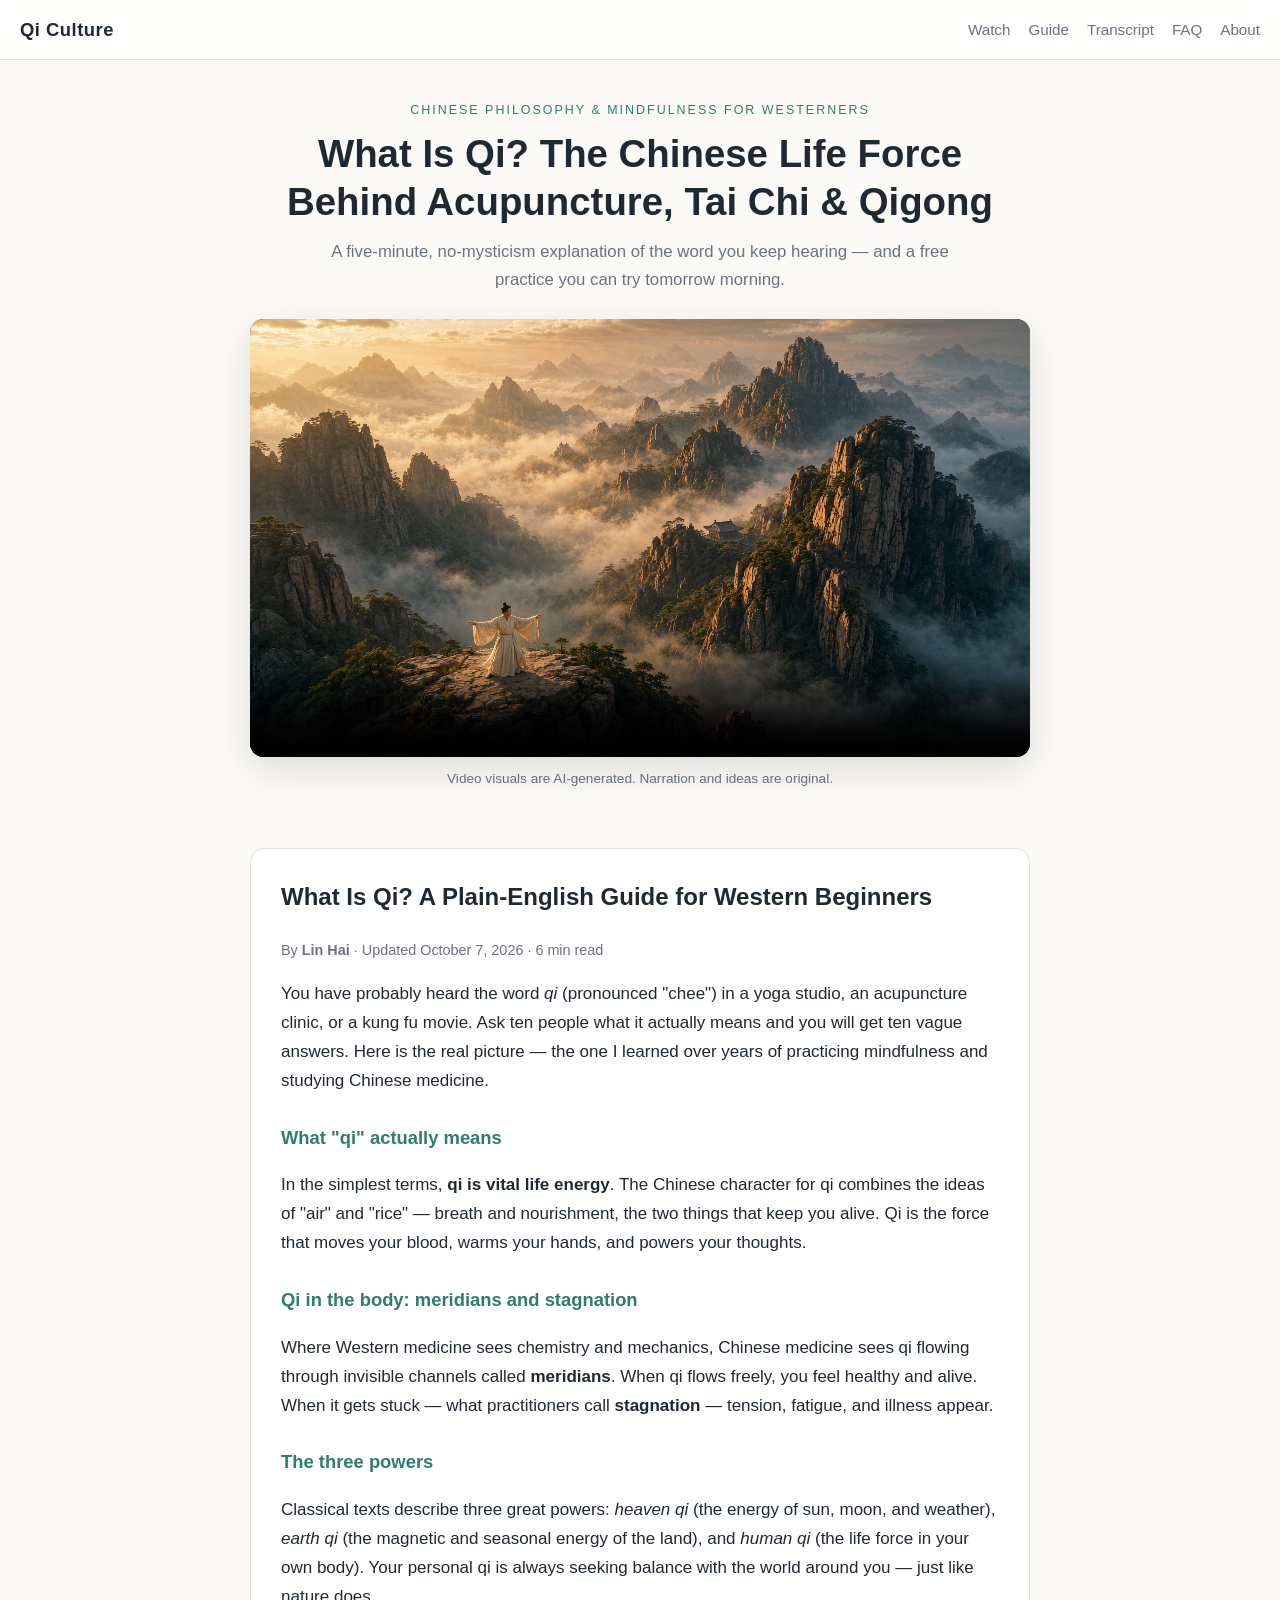
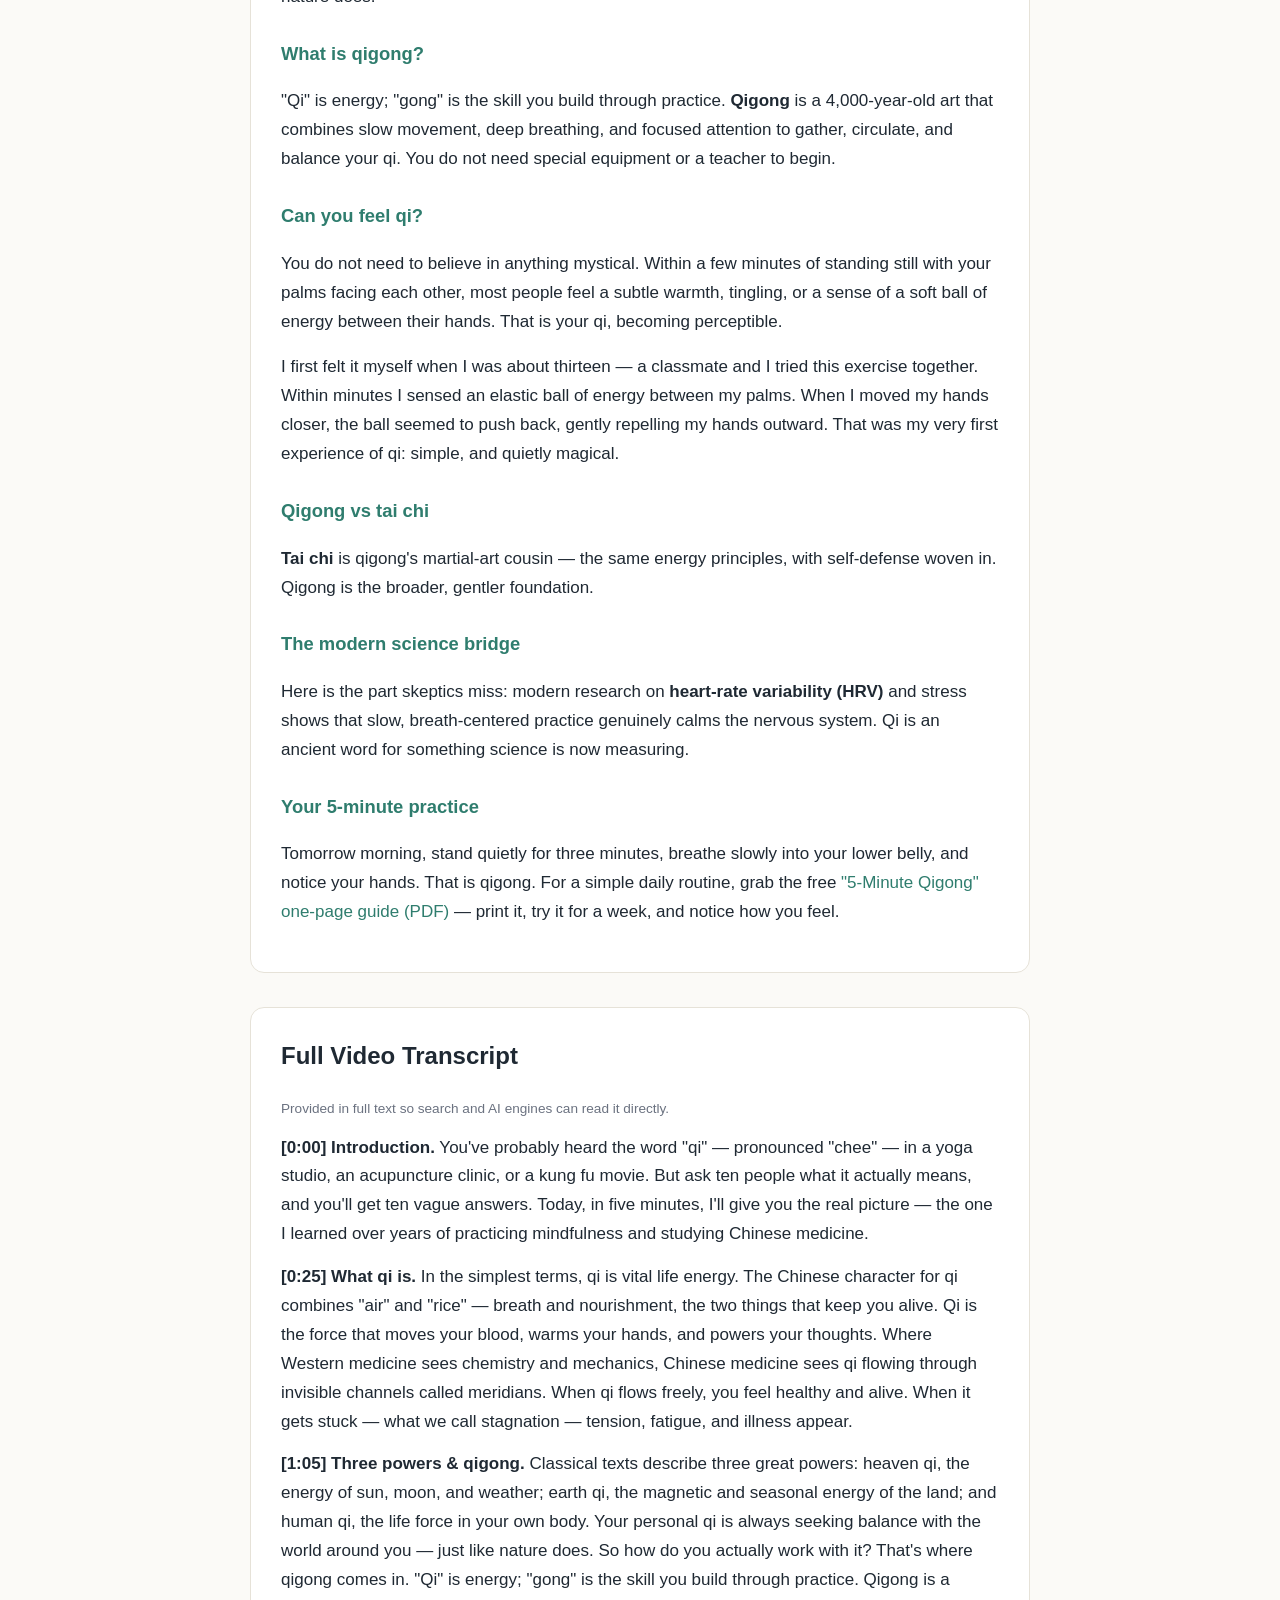
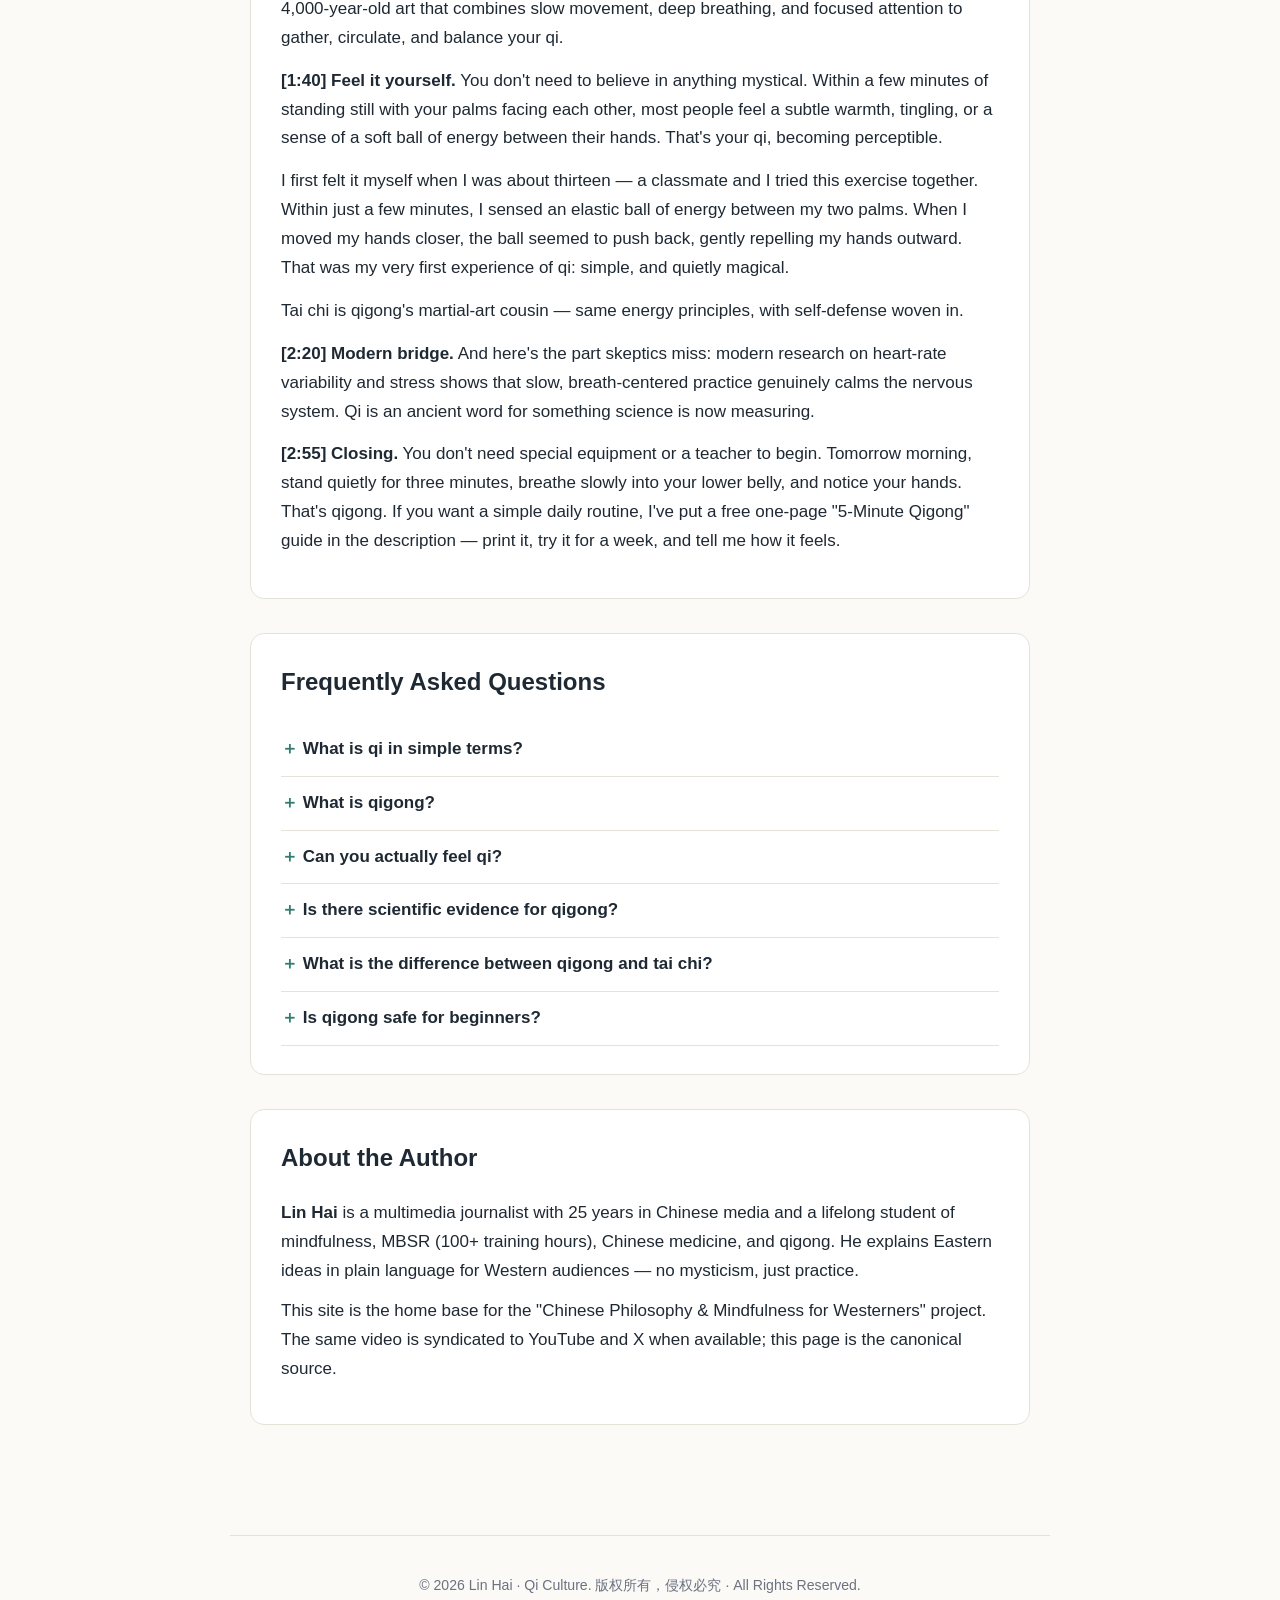
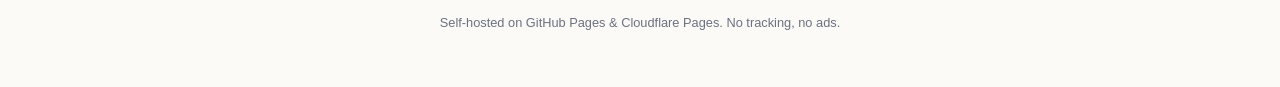
==== index.html @ cd632c9a "Qi Culture static site: video + article + transcript + FAQ + schema (SEO/GEO)" ====
<!DOCTYPE html>
<html lang="en">
<head>
  <meta charset="UTF-8" />
  <meta name="viewport" content="width=device-width, initial-scale=1.0" />

  <!-- ============ SEO CORE ============ -->
  <!-- 把下面 canonical 改成你的主域名。默认用 GitHub Pages；若以 Cloudflare 自定义域为首选，改为该域即可。 -->
  <link rel="canonical" href="https://linhai1973.github.io/qi-culture/" />
  <title>What Is Qi? A Plain-English Guide for Western Beginners | Qi Culture</title>
  <meta name="description" content="Qi (chee) is the Chinese word for vital life energy. This plain-English guide explains what qi is, what qigong means, whether you can feel qi, how qigong differs from tai chi, and the modern science behind it — with a free 5-minute practice." />
  <meta name="keywords" content="what is qi, qi meaning, qigong, chi energy, tai chi vs qigong, Chinese medicine, meridians, life force, mindfulness, what is chi" />
  <meta name="author" content="Lin Hai" />
  <meta name="robots" content="index, follow, max-image-preview:large" />
  <link rel="alternate" hreflang="en" href="https://linhai1973.github.io/qi-culture/" />

  <!-- ============ OPEN GRAPH / SOCIAL ============ -->
  <meta property="og:type" content="website" />
  <meta property="og:title" content="What Is Qi? A Plain-English Guide for Western Beginners" />
  <meta property="og:description" content="Qi, qigong, and tai chi explained without mysticism — plus a free 5-minute practice you can try today." />
  <meta property="og:url" content="https://linhai1973.github.io/qi-culture/" />
  <meta property="og:image" content="https://linhai1973.github.io/qi-culture/assets/poster.png" />
  <meta property="og:locale" content="en_US" />
  <meta name="twitter:card" content="summary_large_image" />
  <meta name="twitter:title" content="What Is Qi? A Plain-English Guide for Western Beginners" />
  <meta name="twitter:description" content="Qi, qigong, and tai chi explained without mysticism — plus a free 5-minute practice." />
  <meta name="twitter:image" content="https://linhai1973.github.io/qi-culture/assets/poster.png" />

  <link rel="stylesheet" href="assets/style.css" />
  <link rel="icon" href="assets/poster.png" type="image/png" />

  <!-- ============ STRUCTURED DATA (JSON-LD) — powers GEO & rich results ============ -->
  <script type="application/ld+json">
  {
    "@context": "https://schema.org",
    "@type": "VideoObject",
    "name": "What Is Qi? The Chinese Life Force Behind Acupuncture, Tai Chi & Qigong",
    "description": "A five-minute plain-English explanation of qi (vital life energy), qigong, and how to feel qi yourself — from a lifelong mindfulness and Chinese-medicine practitioner.",
    "thumbnailUrl": ["https://linhai1973.github.io/qi-culture/assets/poster.png"],
    "uploadDate": "2026-10-07",
    "duration": "PT2M58S",
    "contentUrl": "https://linhai1973.github.io/qi-culture/assets/WhatIsQi_MVP_v2.mp4",
    "embedUrl": "https://linhai1973.github.io/qi-culture/",
    "inLanguage": "en",
    "transcript": "You've probably heard the word qi, pronounced chee, in a yoga studio, an acupuncture clinic, or a kung fu movie. But ask ten people what it actually means, and you'll get ten vague answers. Today, in five minutes, I'll give you the real picture, the one I learned over years of practicing mindfulness and studying Chinese medicine. In the simplest terms, qi is vital life energy. The Chinese character for qi combines air and rice, breath and nourishment, the two things that keep you alive. Qi is the force that moves your blood, warms your hands, and powers your thoughts. Where Western medicine sees chemistry and mechanics, Chinese medicine sees qi flowing through invisible channels called meridians. When qi flows freely, you feel healthy and alive. When it gets stuck, what we call stagnation, tension, fatigue, and illness appear. Classical texts describe three great powers: heaven qi, the energy of sun, moon, and weather; earth qi, the magnetic and seasonal energy of the land; and human qi, the life force in your own body. Your personal qi is always seeking balance with the world around you, just like nature does. So how do you actually work with it? That's where qigong comes in. Qi is energy; gong is the skill you build through practice. Qigong is a 4,000-year-old art that combines slow movement, deep breathing, and focused attention to gather, circulate, and balance your qi. You don't need to believe in anything mystical. Within a few minutes of standing still with your palms facing each other, most people feel a subtle warmth, tingling, or a sense of a soft ball of energy between their hands. That's your qi, becoming perceptible. I first felt it myself when I was about thirteen, a classmate and I tried this exercise together. Within just a few minutes, I sensed an elastic ball of energy between my two palms. When I moved my hands closer, the ball seemed to push back, gently repelling my hands outward. That was my very first experience of qi: simple, and quietly magical. Tai chi is qigong's martial-art cousin, same energy principles, with self-defense woven in. And here's the part skeptics miss: modern research on heart-rate variability and stress shows that slow, breath-centered practice genuinely calms the nervous system. Qi is an ancient word for something science is now measuring. You don't need special equipment or a teacher to begin. Tomorrow morning, stand quietly for three minutes, breathe slowly into your lower belly, and notice your hands. That's qigong. If you want a simple daily routine, I've put a free one-page 5-Minute Qigong guide in the description, print it, try it for a week, and tell me how it feels.",
    "author": { "@type": "Person", "name": "Lin Hai", "url": "https://linhai1973.github.io/qi-culture/" },
    "publisher": { "@type": "Organization", "name": "Qi Culture" }
  }
  </script>

  <script type="application/ld+json">
  {
    "@context": "https://schema.org",
    "@type": "Article",
    "headline": "What Is Qi? A Plain-English Guide for Western Beginners",
    "description": "Qi, qigong, and tai chi explained without mysticism, with the modern science behind breath-centered practice and a free 5-minute routine.",
    "datePublished": "2026-10-07",
    "dateModified": "2026-10-07",
    "inLanguage": "en",
    "author": {
      "@type": "Person",
      "name": "Lin Hai",
      "jobTitle": "Multimedia journalist & mindfulness practitioner",
      "description": "25-year Chinese media professional, trained in mindfulness and MBSR (100+ hours), student of Chinese medicine and qigong.",
      "url": "https://linhai1973.github.io/qi-culture/"
    },
    "publisher": { "@type": "Organization", "name": "Qi Culture" },
    "mainEntityOfPage": { "@type": "WebPage", "@id": "https://linhai1973.github.io/qi-culture/" },
    "articleBody": "Qi (pronounced chee) is the Chinese word for vital life energy. The character combines the ideas of air and rice, breath and nourishment, the two things that keep you alive. In Chinese medicine, qi flows through invisible channels called meridians; when it flows freely you feel healthy, and when it stagnates, tension and fatigue appear. Qigong, literally energy skill, is a 4,000-year-old practice that combines slow movement, deep breathing, and focused attention to gather and balance your qi. Most people can feel a subtle warmth or a sense of a soft ball of energy between their palms within minutes of a simple standing exercise. Modern research on heart-rate variability shows that slow, breath-centered practice genuinely calms the nervous system. A 5-minute daily routine is enough to begin."
  }
  </script>

  <script type="application/ld+json">
  {
    "@context": "https://schema.org",
    "@type": "FAQPage",
    "mainEntity": [
      {
        "@type": "Question",
        "name": "What is qi in simple terms?",
        "acceptedAnswer": {
          "@type": "Answer",
          "text": "Qi (pronounced chee) is the Chinese word for vital life energy. The character combines the ideas of air and rice, breath and nourishment, the two things that keep you alive. It is the force that moves your blood, warms your hands, and powers your thoughts."
        }
      },
      {
        "@type": "Question",
        "name": "What is qigong?",
        "acceptedAnswer": {
          "@type": "Answer",
          "text": "Qigong means energy skill. It is a 4,000-year-old Chinese practice that combines slow movement, deep breathing, and focused attention to gather, circulate, and balance your qi. You do not need special equipment or a teacher to begin."
        }
      },
      {
        "@type": "Question",
        "name": "Can you actually feel qi?",
        "acceptedAnswer": {
          "@type": "Answer",
          "text": "Most people can. Within a few minutes of standing still with your palms facing each other, you may feel a subtle warmth, tingling, or a sense of a soft ball of energy between your hands. That is your qi becoming perceptible. It is a felt experience, not a matter of belief."
        }
      },
      {
        "@type": "Question",
        "name": "Is there scientific evidence for qigong?",
        "acceptedAnswer": {
          "@type": "Answer",
          "text": "Modern research on heart-rate variability and stress shows that slow, breath-centered practice genuinely calms the nervous system. Qi is an ancient word for something science is now able to measure."
        }
      },
      {
        "@type": "Question",
        "name": "What is the difference between qigong and tai chi?",
        "acceptedAnswer": {
          "@type": "Answer",
          "text": "Tai chi is qigong's martial-art cousin. Both use the same energy principles of slow movement and breath, but tai chi weaves in self-defense forms. Qigong is the broader, gentler foundation."
        }
      },
      {
        "@type": "Question",
        "name": "Is qigong safe for beginners?",
        "acceptedAnswer": {
          "@type": "Answer",
          "text": "Yes. Qigong is low-impact and gentle. If you have a medical condition or are pregnant, check with your doctor first, and keep movements within a comfortable range."
        }
      }
    ]
  }
  </script>

  <script type="application/ld+json">
  {
    "@context": "https://schema.org",
    "@type": "Person",
    "name": "Lin Hai",
    "jobTitle": "Multimedia journalist & mindfulness practitioner",
    "description": "25-year Chinese media professional; trained in mindfulness and MBSR (100+ hours); student of Chinese medicine, qigong, and cross-cultural philosophy.",
    "url": "https://linhai1973.github.io/qi-culture/",
    "sameAs": ["https://www.youtube.com/@QiCulture", "https://x.com/QiCulture"]
  }
  </script>
</head>

<body>
  <header class="site-header">
    <a class="brand" href="/">Qi Culture</a>
    <nav>
      <a href="#watch">Watch</a>
      <a href="#guide">Guide</a>
      <a href="#transcript">Transcript</a>
      <a href="#faq">FAQ</a>
      <a href="#about">About</a>
    </nav>
  </header>

  <main>
    <!-- ============ HERO + VIDEO ============ -->
    <section class="hero" id="watch">
      <p class="eyebrow">Chinese Philosophy &amp; Mindfulness for Westerners</p>
      <h1>What Is Qi? The Chinese Life Force Behind Acupuncture, Tai Chi &amp; Qigong</h1>
      <p class="lede">A five-minute, no-mysticism explanation of the word you keep hearing — and a free practice you can try tomorrow morning.</p>

      <!-- VIDEO EMBED. Self-hosted mp4 works on GitHub Pages & Cloudflare out of the box.
           To swap to a platform later, replace the <video> block with one of these iframes:
           YouTube : <iframe src="https://www.youtube.com/embed/VIDEO_ID" title="What Is Qi" allowfullscreen></iframe>
           Vimeo   : <iframe src="https://player.vimeo.com/video/VIDEO_ID" title="What Is Qi" allowfullscreen></iframe>
           Bilibili: <iframe src="https://player.bilibili.com/player.html?bvid=BVID" allowfullscreen></iframe>
      -->
      <div class="video-wrap">
        <video controls preload="metadata" poster="assets/poster.png" width="1280" height="720" aria-label="What Is Qi video">
          <source src="assets/WhatIsQi_MVP_v2.mp4" type="video/mp4" />
          Your browser does not support the video tag.
        </video>
      </div>
      <p class="note">Video visuals are AI-generated. Narration and ideas are original.</p>
    </section>

    <!-- ============ COMPANION ARTICLE (SEO + GEO body) ============ -->
    <article class="guide" id="guide">
      <h2>What Is Qi? A Plain-English Guide for Western Beginners</h2>
      <p class="byline">By <strong>Lin Hai</strong> · Updated October 7, 2026 · 6 min read</p>

      <p>You have probably heard the word <em>qi</em> (pronounced "chee") in a yoga studio, an acupuncture clinic, or a kung fu movie. Ask ten people what it actually means and you will get ten vague answers. Here is the real picture — the one I learned over years of practicing mindfulness and studying Chinese medicine.</p>

      <h3>What "qi" actually means</h3>
      <p>In the simplest terms, <strong>qi is vital life energy</strong>. The Chinese character for qi combines the ideas of "air" and "rice" — breath and nourishment, the two things that keep you alive. Qi is the force that moves your blood, warms your hands, and powers your thoughts.</p>

      <h3>Qi in the body: meridians and stagnation</h3>
      <p>Where Western medicine sees chemistry and mechanics, Chinese medicine sees qi flowing through invisible channels called <strong>meridians</strong>. When qi flows freely, you feel healthy and alive. When it gets stuck — what practitioners call <strong>stagnation</strong> — tension, fatigue, and illness appear.</p>

      <h3>The three powers</h3>
      <p>Classical texts describe three great powers: <em>heaven qi</em> (the energy of sun, moon, and weather), <em>earth qi</em> (the magnetic and seasonal energy of the land), and <em>human qi</em> (the life force in your own body). Your personal qi is always seeking balance with the world around you — just like nature does.</p>

      <h3>What is qigong?</h3>
      <p>"Qi" is energy; "gong" is the skill you build through practice. <strong>Qigong</strong> is a 4,000-year-old art that combines slow movement, deep breathing, and focused attention to gather, circulate, and balance your qi. You do not need special equipment or a teacher to begin.</p>

      <h3>Can you feel qi?</h3>
      <p>You do not need to believe in anything mystical. Within a few minutes of standing still with your palms facing each other, most people feel a subtle warmth, tingling, or a sense of a soft ball of energy between their hands. That is your qi, becoming perceptible.</p>
      <p>I first felt it myself when I was about thirteen — a classmate and I tried this exercise together. Within minutes I sensed an elastic ball of energy between my palms. When I moved my hands closer, the ball seemed to push back, gently repelling my hands outward. That was my very first experience of qi: simple, and quietly magical.</p>

      <h3>Qigong vs tai chi</h3>
      <p><strong>Tai chi</strong> is qigong's martial-art cousin — the same energy principles, with self-defense woven in. Qigong is the broader, gentler foundation.</p>

      <h3>The modern science bridge</h3>
      <p>Here is the part skeptics miss: modern research on <strong>heart-rate variability (HRV)</strong> and stress shows that slow, breath-centered practice genuinely calms the nervous system. Qi is an ancient word for something science is now measuring.</p>

      <h3>Your 5-minute practice</h3>
      <p>Tomorrow morning, stand quietly for three minutes, breathe slowly into your lower belly, and notice your hands. That is qigong. For a simple daily routine, grab the free <a href="assets/5MinuteQigong.pdf">"5-Minute Qigong" one-page guide (PDF)</a> — print it, try it for a week, and notice how you feel.</p>
    </article>

    <!-- ============ FULL TRANSCRIPT (machine-readable for GEO) ============ -->
    <section class="transcript" id="transcript">
      <h2>Full Video Transcript</h2>
      <p class="note">Provided in full text so search and AI engines can read it directly.</p>
      <div class="transcript-body">
        <p><strong>[0:00] Introduction.</strong> You've probably heard the word "qi" — pronounced "chee" — in a yoga studio, an acupuncture clinic, or a kung fu movie. But ask ten people what it actually means, and you'll get ten vague answers. Today, in five minutes, I'll give you the real picture — the one I learned over years of practicing mindfulness and studying Chinese medicine.</p>
        <p><strong>[0:25] What qi is.</strong> In the simplest terms, qi is vital life energy. The Chinese character for qi combines "air" and "rice" — breath and nourishment, the two things that keep you alive. Qi is the force that moves your blood, warms your hands, and powers your thoughts. Where Western medicine sees chemistry and mechanics, Chinese medicine sees qi flowing through invisible channels called meridians. When qi flows freely, you feel healthy and alive. When it gets stuck — what we call stagnation — tension, fatigue, and illness appear.</p>
        <p><strong>[1:05] Three powers &amp; qigong.</strong> Classical texts describe three great powers: heaven qi, the energy of sun, moon, and weather; earth qi, the magnetic and seasonal energy of the land; and human qi, the life force in your own body. Your personal qi is always seeking balance with the world around you — just like nature does. So how do you actually work with it? That's where qigong comes in. "Qi" is energy; "gong" is the skill you build through practice. Qigong is a 4,000-year-old art that combines slow movement, deep breathing, and focused attention to gather, circulate, and balance your qi.</p>
        <p><strong>[1:40] Feel it yourself.</strong> You don't need to believe in anything mystical. Within a few minutes of standing still with your palms facing each other, most people feel a subtle warmth, tingling, or a sense of a soft ball of energy between their hands. That's your qi, becoming perceptible.</p>
        <p>I first felt it myself when I was about thirteen — a classmate and I tried this exercise together. Within just a few minutes, I sensed an elastic ball of energy between my two palms. When I moved my hands closer, the ball seemed to push back, gently repelling my hands outward. That was my very first experience of qi: simple, and quietly magical.</p>
        <p>Tai chi is qigong's martial-art cousin — same energy principles, with self-defense woven in.</p>
        <p><strong>[2:20] Modern bridge.</strong> And here's the part skeptics miss: modern research on heart-rate variability and stress shows that slow, breath-centered practice genuinely calms the nervous system. Qi is an ancient word for something science is now measuring.</p>
        <p><strong>[2:55] Closing.</strong> You don't need special equipment or a teacher to begin. Tomorrow morning, stand quietly for three minutes, breathe slowly into your lower belly, and notice your hands. That's qigong. If you want a simple daily routine, I've put a free one-page "5-Minute Qigong" guide in the description — print it, try it for a week, and tell me how it feels.</p>
      </div>
    </section>

    <!-- ============ FAQ (matches FAQPage schema) ============ -->
    <section class="faq" id="faq">
      <h2>Frequently Asked Questions</h2>
      <div class="faq-list">
        <details>
          <summary>What is qi in simple terms?</summary>
          <p>Qi (pronounced chee) is the Chinese word for vital life energy. The character combines the ideas of air and rice, breath and nourishment, the two things that keep you alive. It is the force that moves your blood, warms your hands, and powers your thoughts.</p>
        </details>
        <details>
          <summary>What is qigong?</summary>
          <p>Qigong means energy skill. It is a 4,000-year-old Chinese practice that combines slow movement, deep breathing, and focused attention to gather, circulate, and balance your qi. You do not need special equipment or a teacher to begin.</p>
        </details>
        <details>
          <summary>Can you actually feel qi?</summary>
          <p>Most people can. Within a few minutes of standing still with your palms facing each other, you may feel a subtle warmth, tingling, or a sense of a soft ball of energy between your hands. That is your qi becoming perceptible. It is a felt experience, not a matter of belief.</p>
        </details>
        <details>
          <summary>Is there scientific evidence for qigong?</summary>
          <p>Modern research on heart-rate variability and stress shows that slow, breath-centered practice genuinely calms the nervous system. Qi is an ancient word for something science is now able to measure.</p>
        </details>
        <details>
          <summary>What is the difference between qigong and tai chi?</summary>
          <p>Tai chi is qigong's martial-art cousin. Both use the same energy principles of slow movement and breath, but tai chi weaves in self-defense forms. Qigong is the broader, gentler foundation.</p>
        </details>
        <details>
          <summary>Is qigong safe for beginners?</summary>
          <p>Yes. Qigong is low-impact and gentle. If you have a medical condition or are pregnant, check with your doctor first, and keep movements within a comfortable range.</p>
        </details>
      </div>
    </section>

    <!-- ============ ABOUT / AUTHOR ============ -->
    <section class="about" id="about">
      <h2>About the Author</h2>
      <p><strong>Lin Hai</strong> is a multimedia journalist with 25 years in Chinese media and a lifelong student of mindfulness, MBSR (100+ training hours), Chinese medicine, and qigong. He explains Eastern ideas in plain language for Western audiences — no mysticism, just practice.</p>
      <p>This site is the home base for the "Chinese Philosophy &amp; Mindfulness for Westerners" project. The same video is syndicated to YouTube and X when available; this page is the canonical source.</p>
    </section>
  </main>

  <footer class="site-footer">
    <p>© 2026 Lin Hai · Qi Culture. 版权所有，侵权必究 · All Rights Reserved.</p>
    <p class="muted">Self-hosted on GitHub Pages &amp; Cloudflare Pages. No tracking, no ads.</p>
  </footer>
</body>
</html>
---- assets/style.css ----
:root {
  --bg: #fbfaf7;
  --surface: #ffffff;
  --ink: #1f2933;
  --muted: #6b7280;
  --accent: #2f7d6e;       /* calm jade */
  --accent-soft: #e7f1ee;
  --line: #e6e2d8;
  --max: 820px;
  --radius: 14px;
}

* { box-sizing: border-box; }

html { scroll-behavior: smooth; }

body {
  margin: 0;
  font-family: -apple-system, BlinkMacSystemFont, "Segoe UI", "Noto Sans SC", Roboto, Helvetica, Arial, sans-serif;
  color: var(--ink);
  background: var(--bg);
  line-height: 1.7;
  font-size: 17px;
}

a { color: var(--accent); text-decoration: none; }
a:hover { text-decoration: underline; }

/* Header */
.site-header {
  display: flex;
  align-items: center;
  justify-content: space-between;
  gap: 16px;
  padding: 14px 20px;
  border-bottom: 1px solid var(--line);
  background: rgba(255,255,255,0.85);
  backdrop-filter: blur(6px);
  position: sticky;
  top: 0;
  z-index: 10;
  flex-wrap: wrap;
}
.brand {
  font-weight: 700;
  font-size: 1.15rem;
  color: var(--ink);
  letter-spacing: 0.5px;
}
.site-header nav { display: flex; gap: 18px; flex-wrap: wrap; }
.site-header nav a { color: var(--muted); font-size: 0.95rem; }

/* Layout */
main {
  max-width: var(--max);
  margin: 0 auto;
  padding: 0 20px 60px;
}

.hero { padding: 40px 0 10px; text-align: center; }
.eyebrow {
  text-transform: uppercase;
  letter-spacing: 2px;
  font-size: 0.78rem;
  color: var(--accent);
  margin: 0 0 8px;
}
.hero h1 {
  font-size: clamp(1.7rem, 4vw, 2.4rem);
  line-height: 1.25;
  margin: 0 0 12px;
}
.lede { color: var(--muted); font-size: 1.05rem; margin: 0 auto 24px; max-width: 640px; }

.video-wrap {
  position: relative;
  width: 100%;
  aspect-ratio: 16 / 9;
  background: #000;
  border-radius: var(--radius);
  overflow: hidden;
  box-shadow: 0 12px 40px rgba(0,0,0,0.12);
}
.video-wrap video { width: 100%; height: 100%; display: block; object-fit: cover; }
.note { color: var(--muted); font-size: 0.85rem; margin-top: 10px; }

/* Article */
.guide, .transcript, .faq, .about {
  background: var(--surface);
  border: 1px solid var(--line);
  border-radius: var(--radius);
  padding: 28px 30px;
  margin-top: 34px;
}
.guide h2, .transcript h2, .faq h2, .about h2 {
  margin-top: 0;
  font-size: 1.5rem;
}
.guide h3 {
  margin-top: 26px;
  font-size: 1.15rem;
  color: var(--accent);
}
.byline { color: var(--muted); font-size: 0.9rem; margin-bottom: 18px; }

/* Transcript */
.transcript-body p { margin: 0 0 14px; }
.transcript-body strong { color: var(--ink); }

/* FAQ */
.faq-list details {
  border-bottom: 1px solid var(--line);
  padding: 12px 0;
}
.faq-list summary {
  cursor: pointer;
  font-weight: 600;
  list-style: none;
}
.faq-list summary::-webkit-details-marker { display: none; }
.faq-list summary::before { content: "＋ "; color: var(--accent); }
.faq-list details[open] summary::before { content: "－ "; }
.faq-list p { margin: 10px 0 0; color: var(--ink); }

/* About / footer */
.about p { margin: 0 0 12px; }
.site-footer {
  max-width: var(--max);
  margin: 50px auto 0;
  padding: 24px 20px 40px;
  border-top: 1px solid var(--line);
  text-align: center;
  color: var(--muted);
  font-size: 0.88rem;
}
.site-footer .muted { font-size: 0.8rem; }

@media (max-width: 560px) {
  body { font-size: 16px; }
  .guide, .transcript, .faq, .about { padding: 22px 18px; }
}
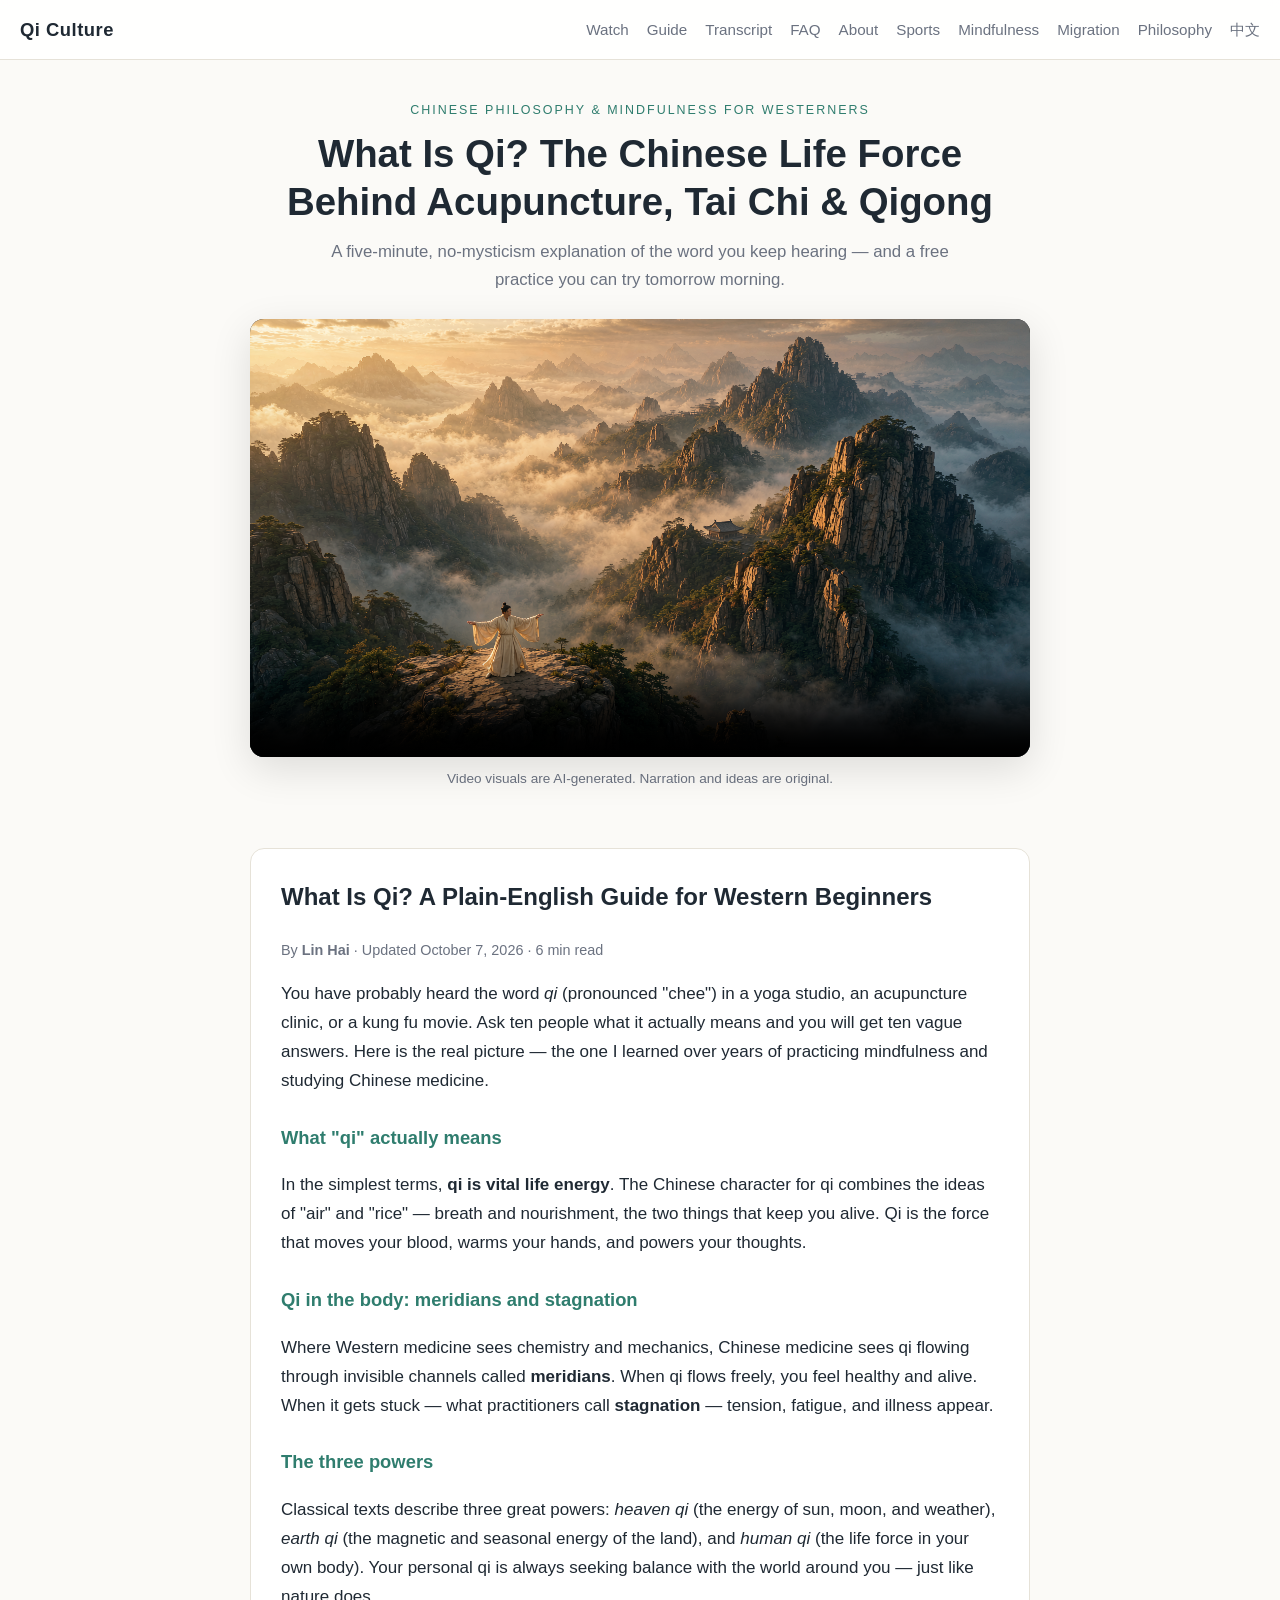
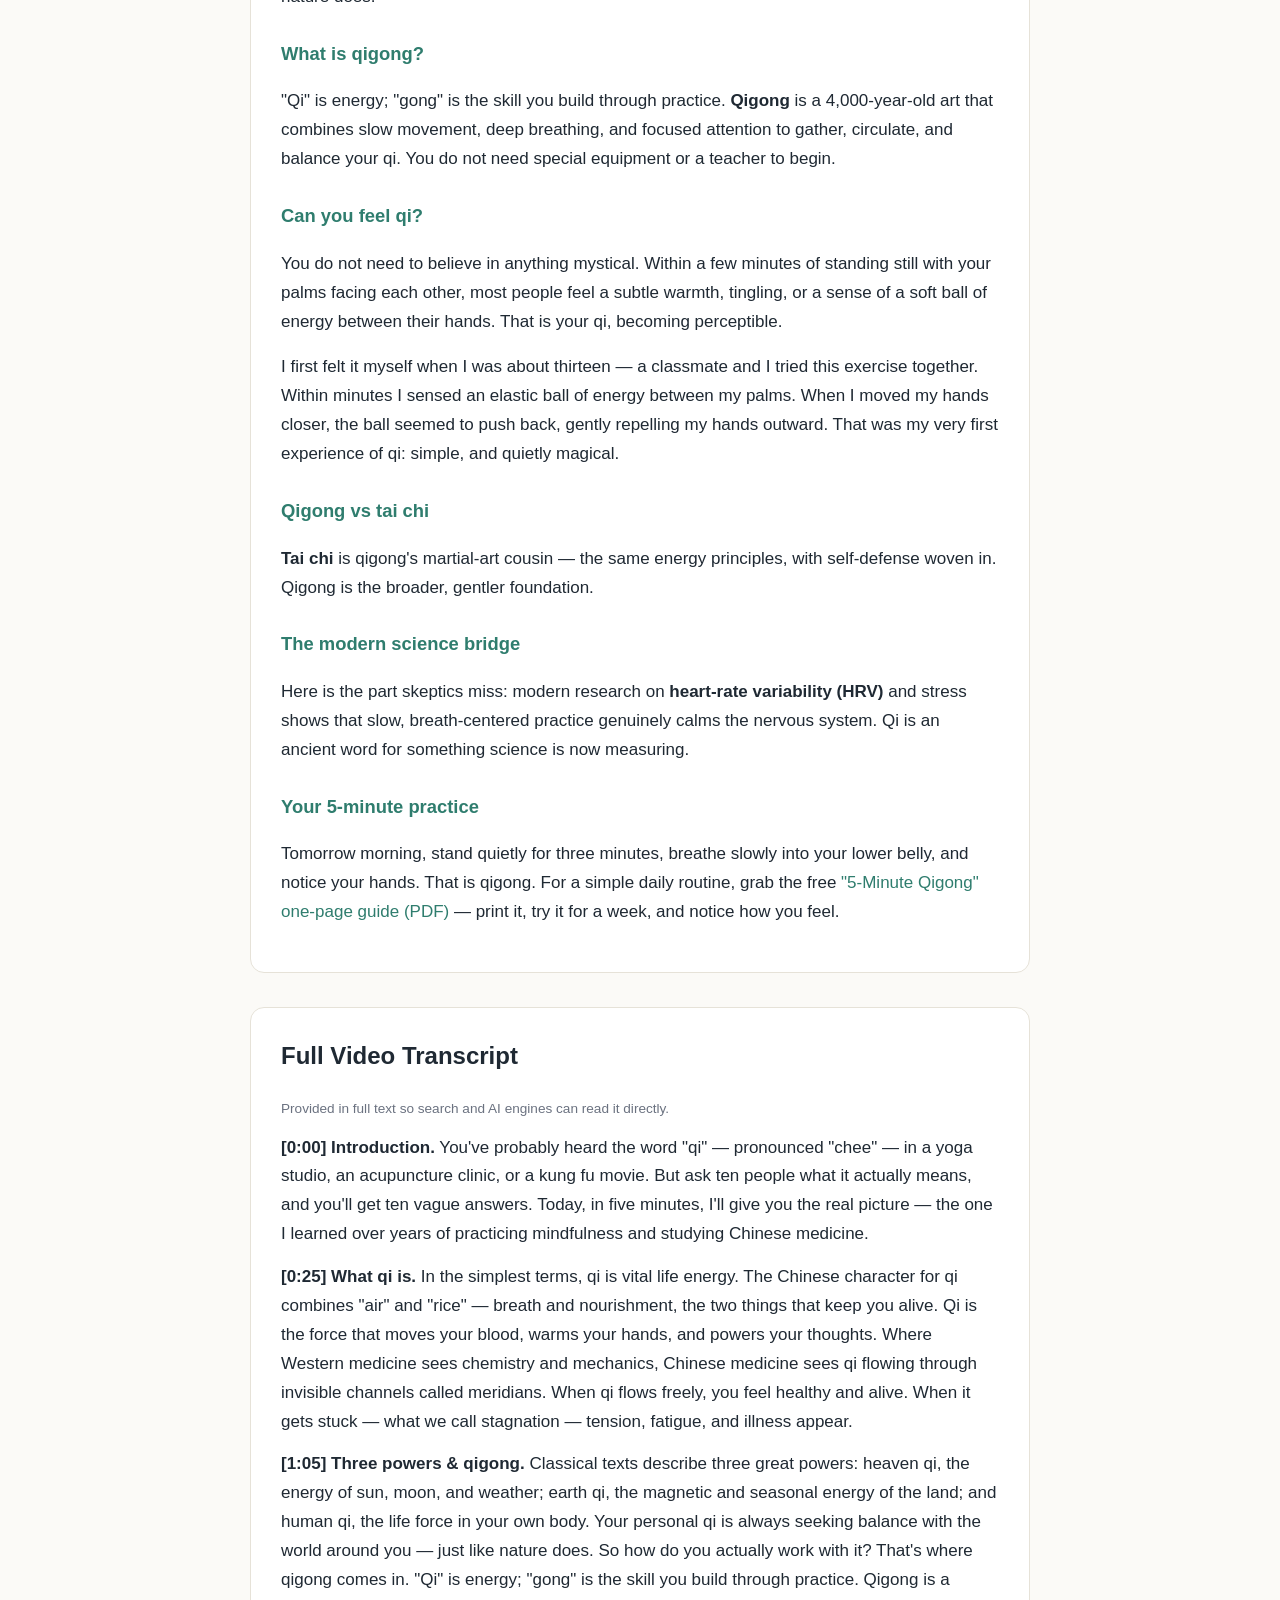
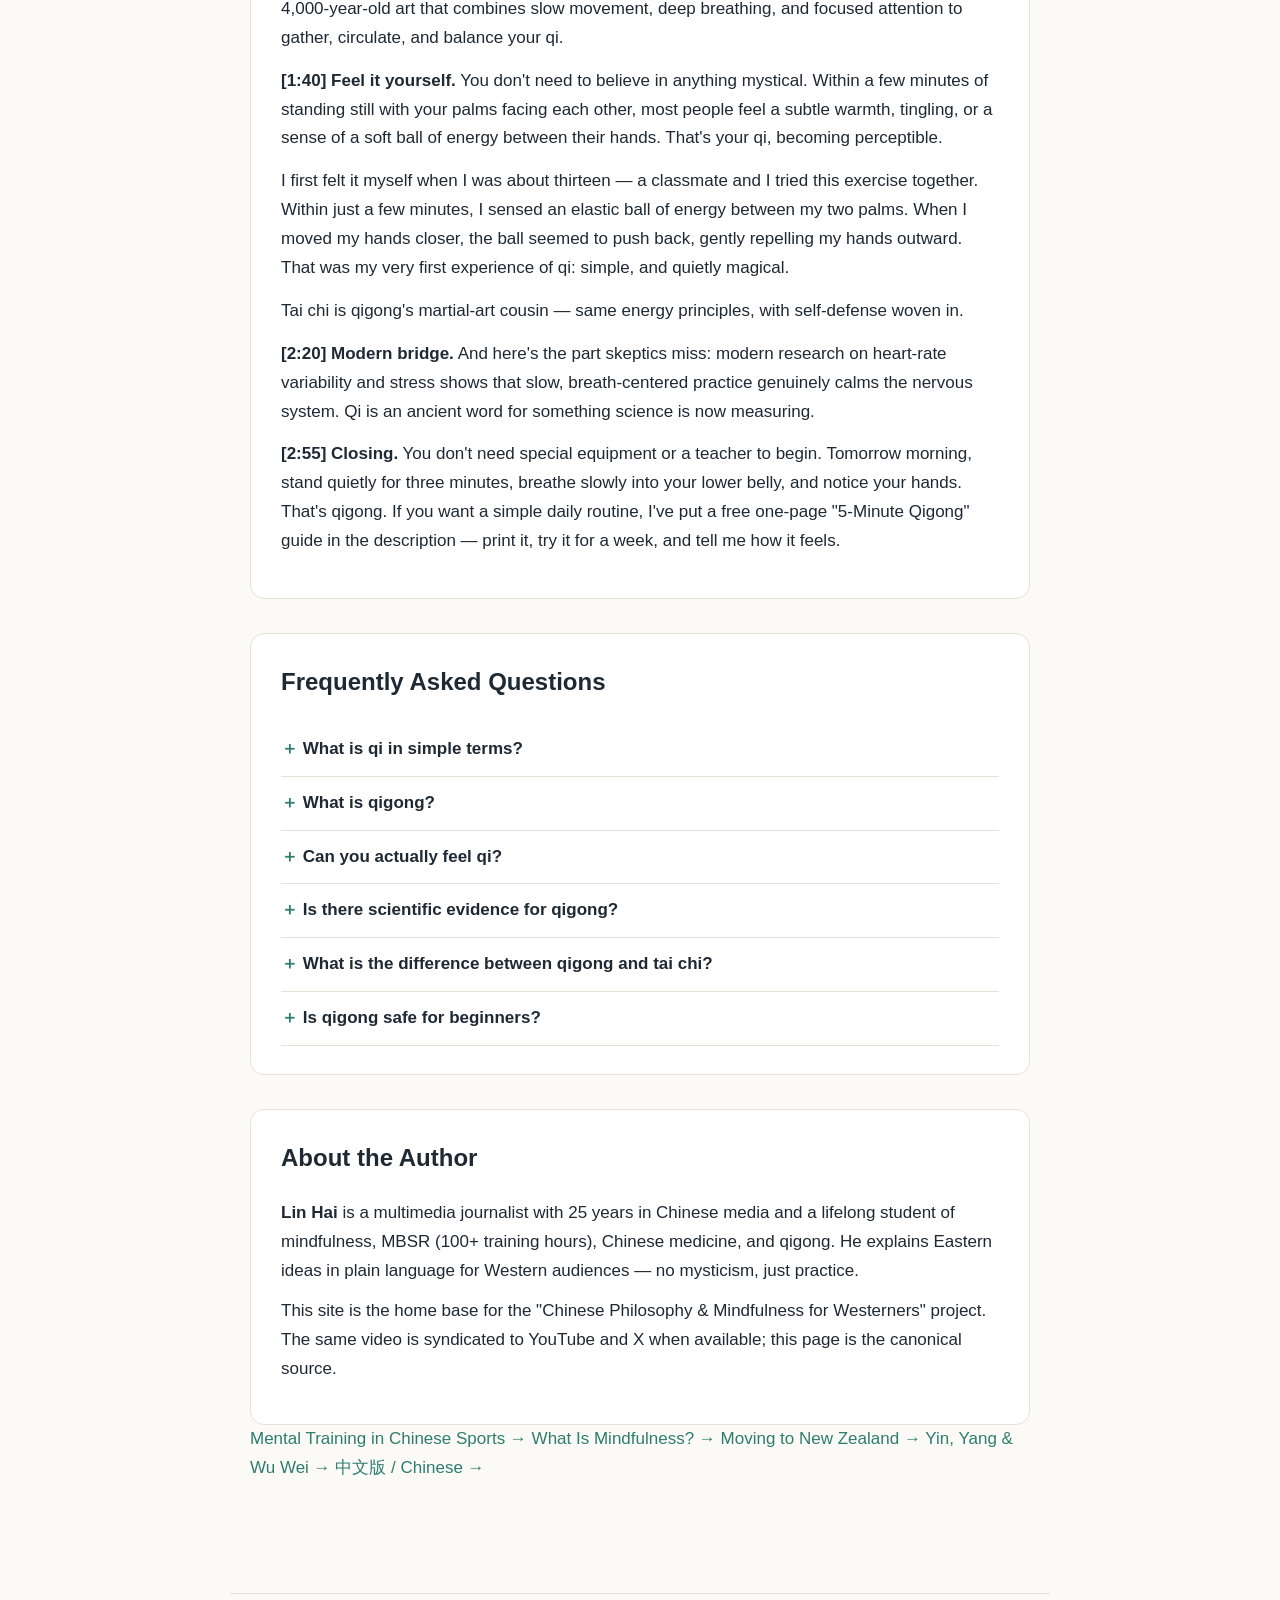
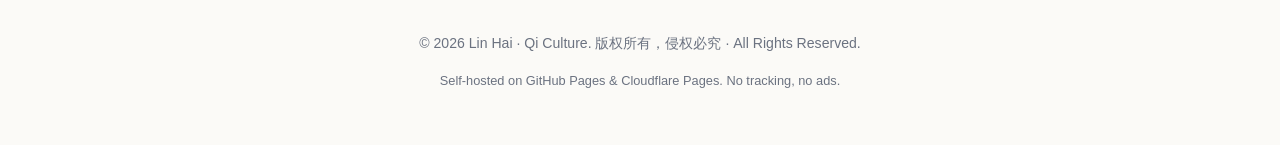
==== commit 65b5235e: "Add 4-series articles (sports/mindfulness/migration/philosophy) + zh subpage + foolproof Cloudflare " ====
--- a/index.html
+++ b/index.html
@@ -13,6 +13,7 @@
   <meta name="author" content="Lin Hai" />
   <meta name="robots" content="index, follow, max-image-preview:large" />
   <link rel="alternate" hreflang="en" href="https://linhai1973.github.io/qi-culture/" />
+  <link rel="alternate" hreflang="zh" href="https://linhai1973.github.io/qi-culture/zh/" />
 
   <!-- ============ OPEN GRAPH / SOCIAL ============ -->
   <meta property="og:type" content="website" />
@@ -149,6 +150,11 @@
       <a href="#transcript">Transcript</a>
       <a href="#faq">FAQ</a>
       <a href="#about">About</a>
+      <a href="/sports.html">Sports</a>
+      <a href="/mindfulness.html">Mindfulness</a>
+      <a href="/migration.html">Migration</a>
+      <a href="/philosophy.html">Philosophy</a>
+      <a href="/zh/">中文</a>
     </nav>
   </header>
 
@@ -260,6 +266,14 @@
       <p><strong>Lin Hai</strong> is a multimedia journalist with 25 years in Chinese media and a lifelong student of mindfulness, MBSR (100+ training hours), Chinese medicine, and qigong. He explains Eastern ideas in plain language for Western audiences — no mysticism, just practice.</p>
       <p>This site is the home base for the "Chinese Philosophy &amp; Mindfulness for Westerners" project. The same video is syndicated to YouTube and X when available; this page is the canonical source.</p>
     </section>
+
+    <nav class="series" aria-label="Series">
+      <a href="/sports.html">Mental Training in Chinese Sports →</a>
+      <a href="/mindfulness.html">What Is Mindfulness? →</a>
+      <a href="/migration.html">Moving to New Zealand →</a>
+      <a href="/philosophy.html">Yin, Yang &amp; Wu Wei →</a>
+      <a href="/zh/">中文版 / Chinese →</a>
+    </nav>
   </main>
 
   <footer class="site-footer">
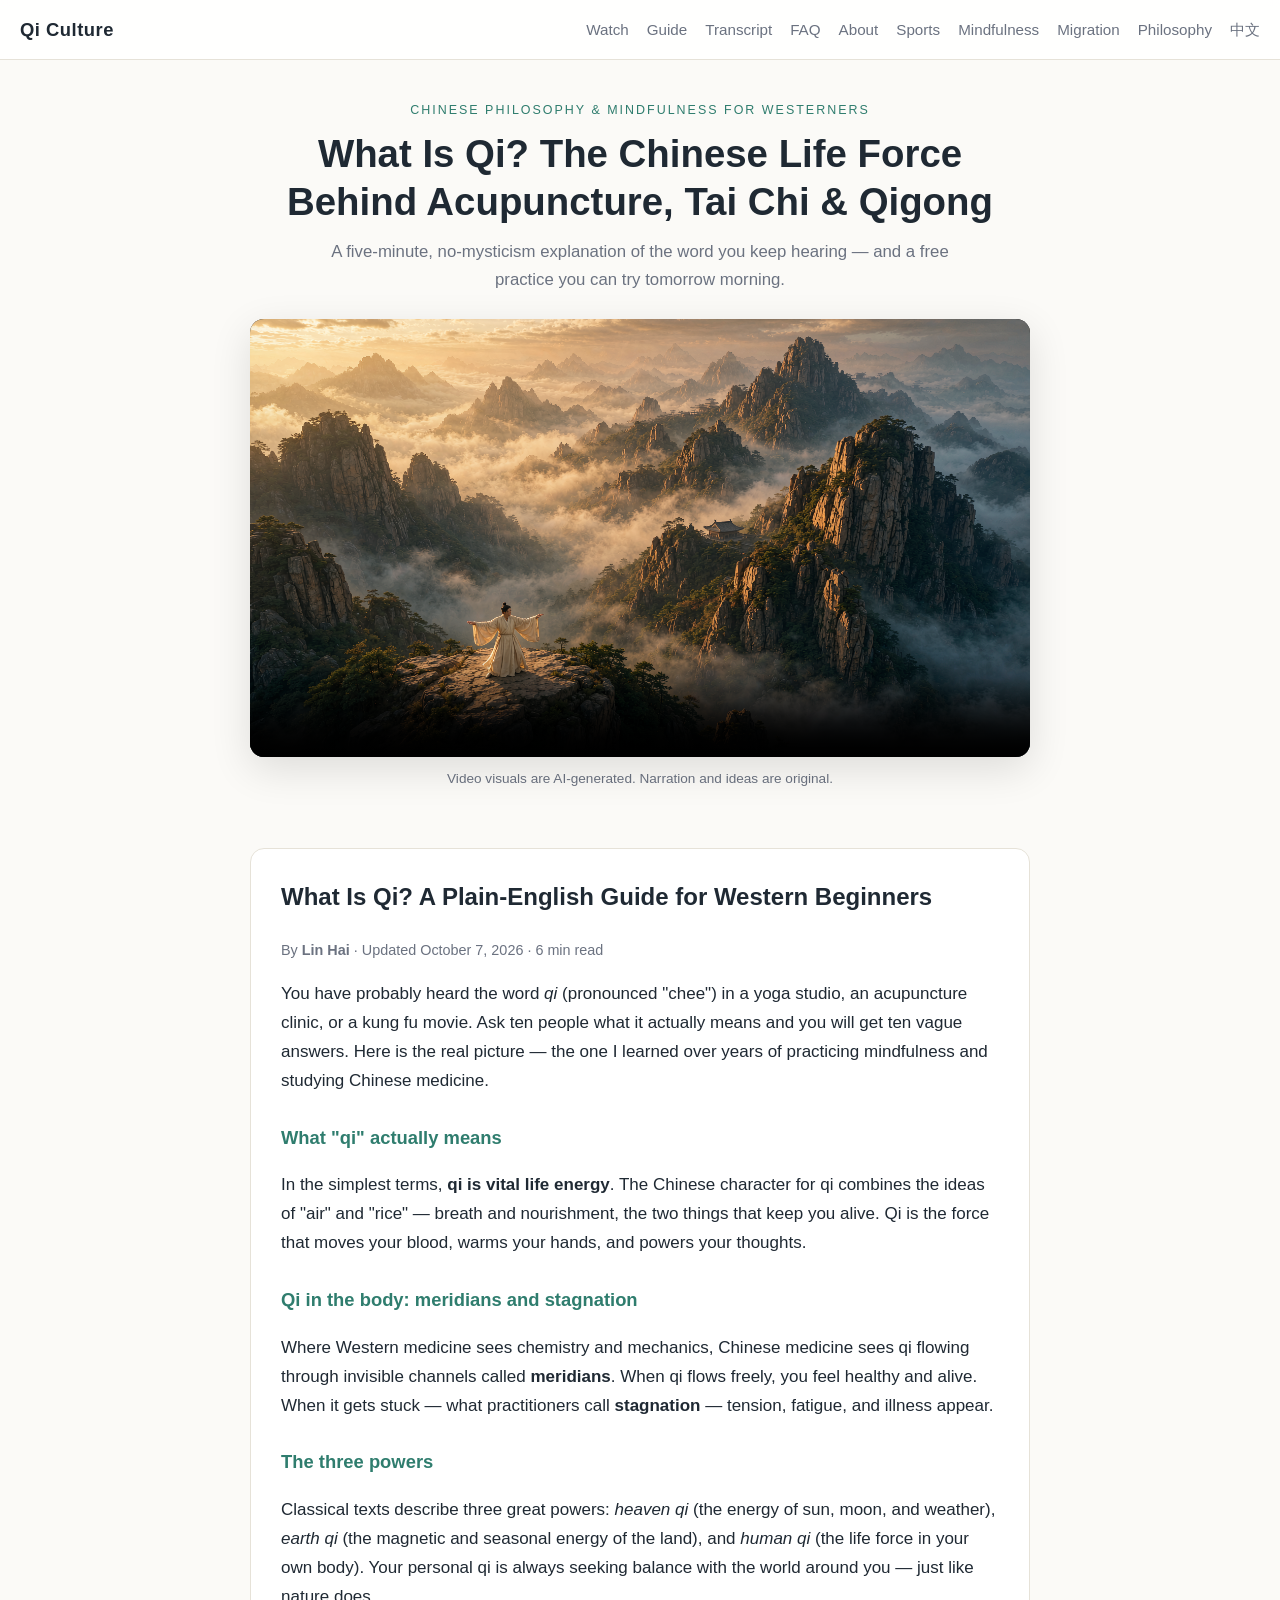
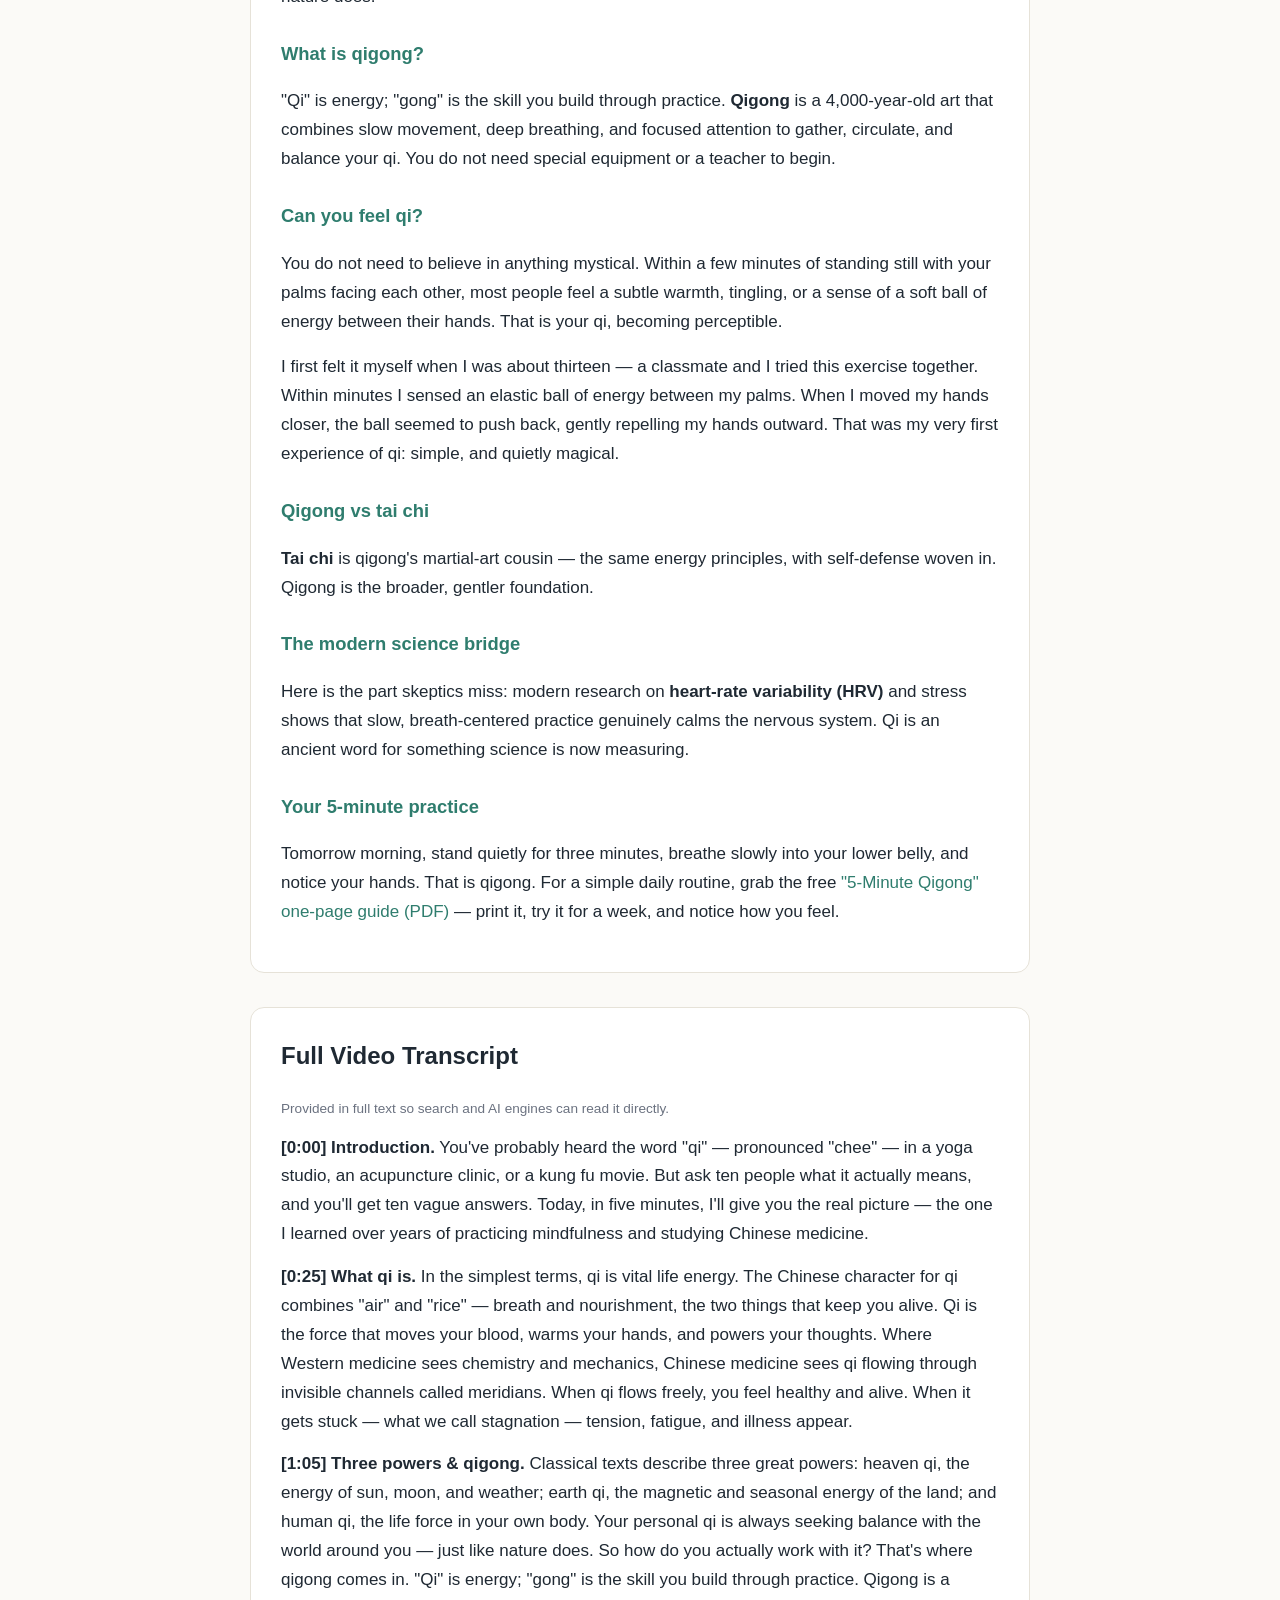
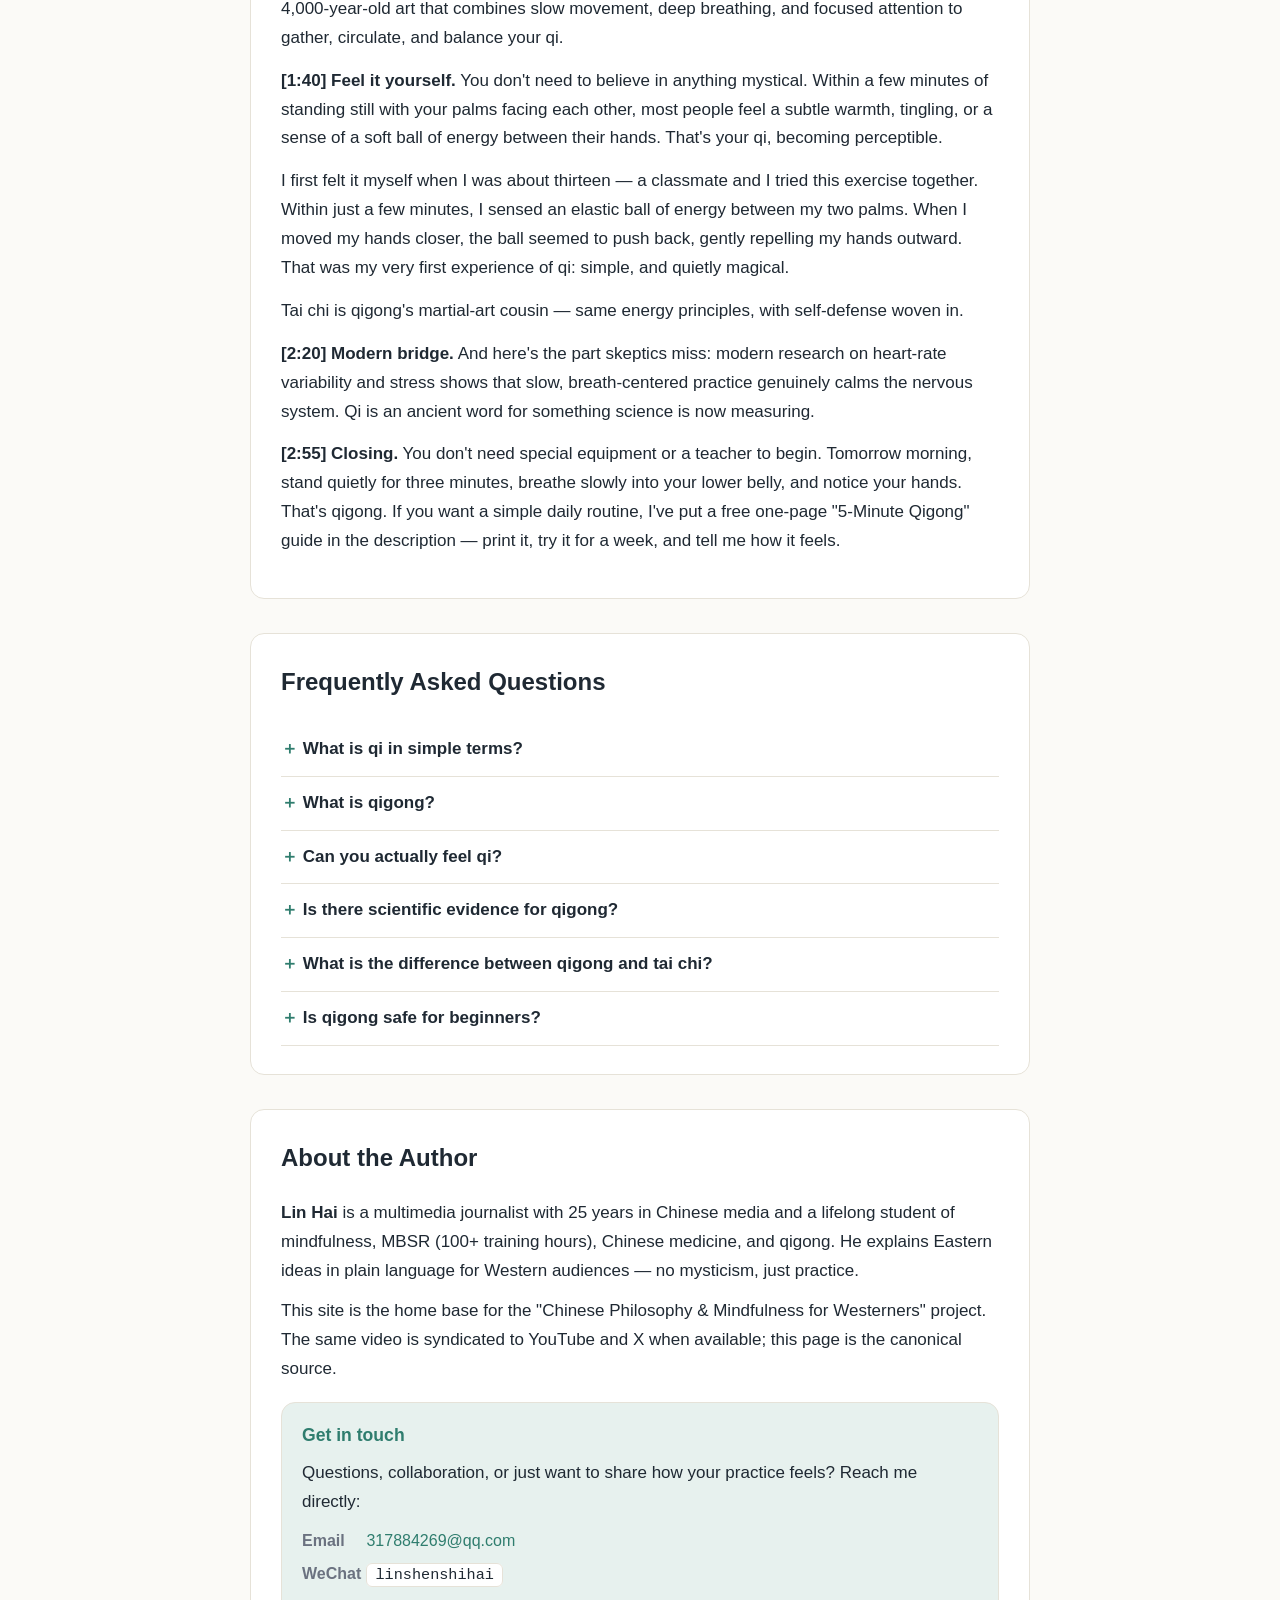
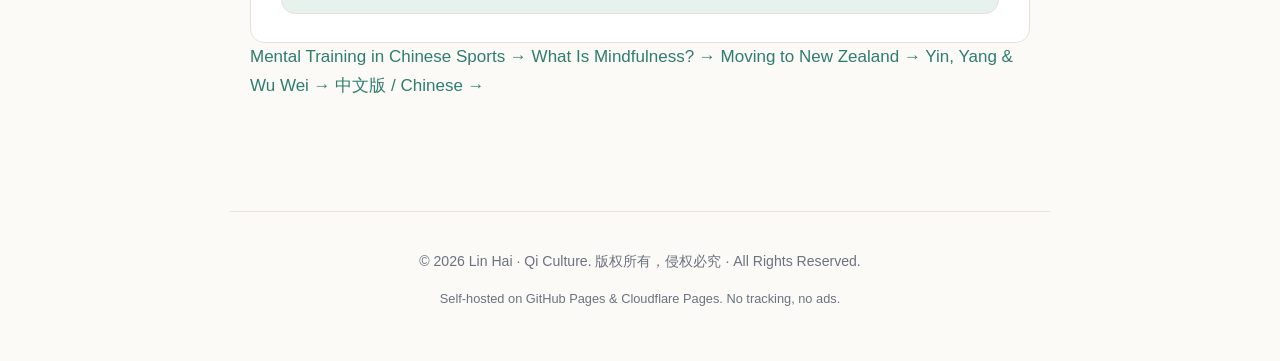
==== commit 67e51486: "feat: add author contact (email + WeChat) to About/footer on all pages + Person schema" ====
--- a/index.html
+++ b/index.html
@@ -40,7 +40,7 @@
     "thumbnailUrl": ["https://linhai1973.github.io/qi-culture/assets/poster.png"],
     "uploadDate": "2026-10-07",
     "duration": "PT2M58S",
-    "contentUrl": "https://linhai1973.github.io/qi-culture/assets/WhatIsQi_MVP_v2.mp4",
+    "contentUrl": "https://linhai1973.github.io/qi-culture/assets/WhatIsQi_MVP_v3.mp4",
     "embedUrl": "https://linhai1973.github.io/qi-culture/",
     "inLanguage": "en",
     "transcript": "You've probably heard the word qi, pronounced chee, in a yoga studio, an acupuncture clinic, or a kung fu movie. But ask ten people what it actually means, and you'll get ten vague answers. Today, in five minutes, I'll give you the real picture, the one I learned over years of practicing mindfulness and studying Chinese medicine. In the simplest terms, qi is vital life energy. The Chinese character for qi combines air and rice, breath and nourishment, the two things that keep you alive. Qi is the force that moves your blood, warms your hands, and powers your thoughts. Where Western medicine sees chemistry and mechanics, Chinese medicine sees qi flowing through invisible channels called meridians. When qi flows freely, you feel healthy and alive. When it gets stuck, what we call stagnation, tension, fatigue, and illness appear. Classical texts describe three great powers: heaven qi, the energy of sun, moon, and weather; earth qi, the magnetic and seasonal energy of the land; and human qi, the life force in your own body. Your personal qi is always seeking balance with the world around you, just like nature does. So how do you actually work with it? That's where qigong comes in. Qi is energy; gong is the skill you build through practice. Qigong is a 4,000-year-old art that combines slow movement, deep breathing, and focused attention to gather, circulate, and balance your qi. You don't need to believe in anything mystical. Within a few minutes of standing still with your palms facing each other, most people feel a subtle warmth, tingling, or a sense of a soft ball of energy between their hands. That's your qi, becoming perceptible. I first felt it myself when I was about thirteen, a classmate and I tried this exercise together. Within just a few minutes, I sensed an elastic ball of energy between my two palms. When I moved my hands closer, the ball seemed to push back, gently repelling my hands outward. That was my very first experience of qi: simple, and quietly magical. Tai chi is qigong's martial-art cousin, same energy principles, with self-defense woven in. And here's the part skeptics miss: modern research on heart-rate variability and stress shows that slow, breath-centered practice genuinely calms the nervous system. Qi is an ancient word for something science is now measuring. You don't need special equipment or a teacher to begin. Tomorrow morning, stand quietly for three minutes, breathe slowly into your lower belly, and notice your hands. That's qigong. If you want a simple daily routine, I've put a free one-page 5-Minute Qigong guide in the description, print it, try it for a week, and tell me how it feels.",
@@ -136,6 +136,7 @@
     "jobTitle": "Multimedia journalist & mindfulness practitioner",
     "description": "25-year Chinese media professional; trained in mindfulness and MBSR (100+ hours); student of Chinese medicine, qigong, and cross-cultural philosophy.",
     "url": "https://linhai1973.github.io/qi-culture/",
+    "email": "mailto:317884269@qq.com",
     "sameAs": ["https://www.youtube.com/@QiCulture", "https://x.com/QiCulture"]
   }
   </script>
@@ -173,7 +174,7 @@
       -->
       <div class="video-wrap">
         <video controls preload="metadata" poster="assets/poster.png" width="1280" height="720" aria-label="What Is Qi video">
-          <source src="assets/WhatIsQi_MVP_v2.mp4" type="video/mp4" />
+          <source src="assets/WhatIsQi_MVP_v3.mp4" type="video/mp4" />
           Your browser does not support the video tag.
         </video>
       </div>
@@ -265,6 +266,15 @@
       <h2>About the Author</h2>
       <p><strong>Lin Hai</strong> is a multimedia journalist with 25 years in Chinese media and a lifelong student of mindfulness, MBSR (100+ training hours), Chinese medicine, and qigong. He explains Eastern ideas in plain language for Western audiences — no mysticism, just practice.</p>
       <p>This site is the home base for the "Chinese Philosophy &amp; Mindfulness for Westerners" project. The same video is syndicated to YouTube and X when available; this page is the canonical source.</p>
+
+      <div class="contact">
+        <h3>Get in touch</h3>
+        <p>Questions, collaboration, or just want to share how your practice feels? Reach me directly:</p>
+        <ul>
+          <li><span class="label">Email</span> <a href="mailto:317884269@qq.com">317884269@qq.com</a></li>
+          <li><span class="label">WeChat</span> <code>linshenshihai</code></li>
+        </ul>
+      </div>
     </section>
 
     <nav class="series" aria-label="Series">
--- a/assets/style.css
+++ b/assets/style.css
@@ -135,6 +135,23 @@
 }
 .site-footer .muted { font-size: 0.8rem; }
 
+/* Contact block (About / footer) */
+.contact {
+  margin-top: 18px;
+  padding: 18px 20px;
+  background: var(--accent-soft);
+  border: 1px solid var(--line);
+  border-radius: var(--radius);
+  text-align: left;
+}
+.contact h3 { margin: 0 0 8px; font-size: 1.1rem; color: var(--accent); }
+.contact p { margin: 0 0 10px; }
+.contact ul { list-style: none; margin: 0; padding: 0; }
+.contact li { margin: 6px 0; font-size: 1rem; }
+.contact .label { display: inline-block; min-width: 60px; font-weight: 600; color: var(--muted); }
+.contact code { background: #fff; border: 1px solid var(--line); padding: 2px 8px; border-radius: 6px; font-size: 0.95rem; }
+.site-footer .contact { margin-top: 16px; }
+
 @media (max-width: 560px) {
   body { font-size: 16px; }
   .guide, .transcript, .faq, .about { padding: 22px 18px; }
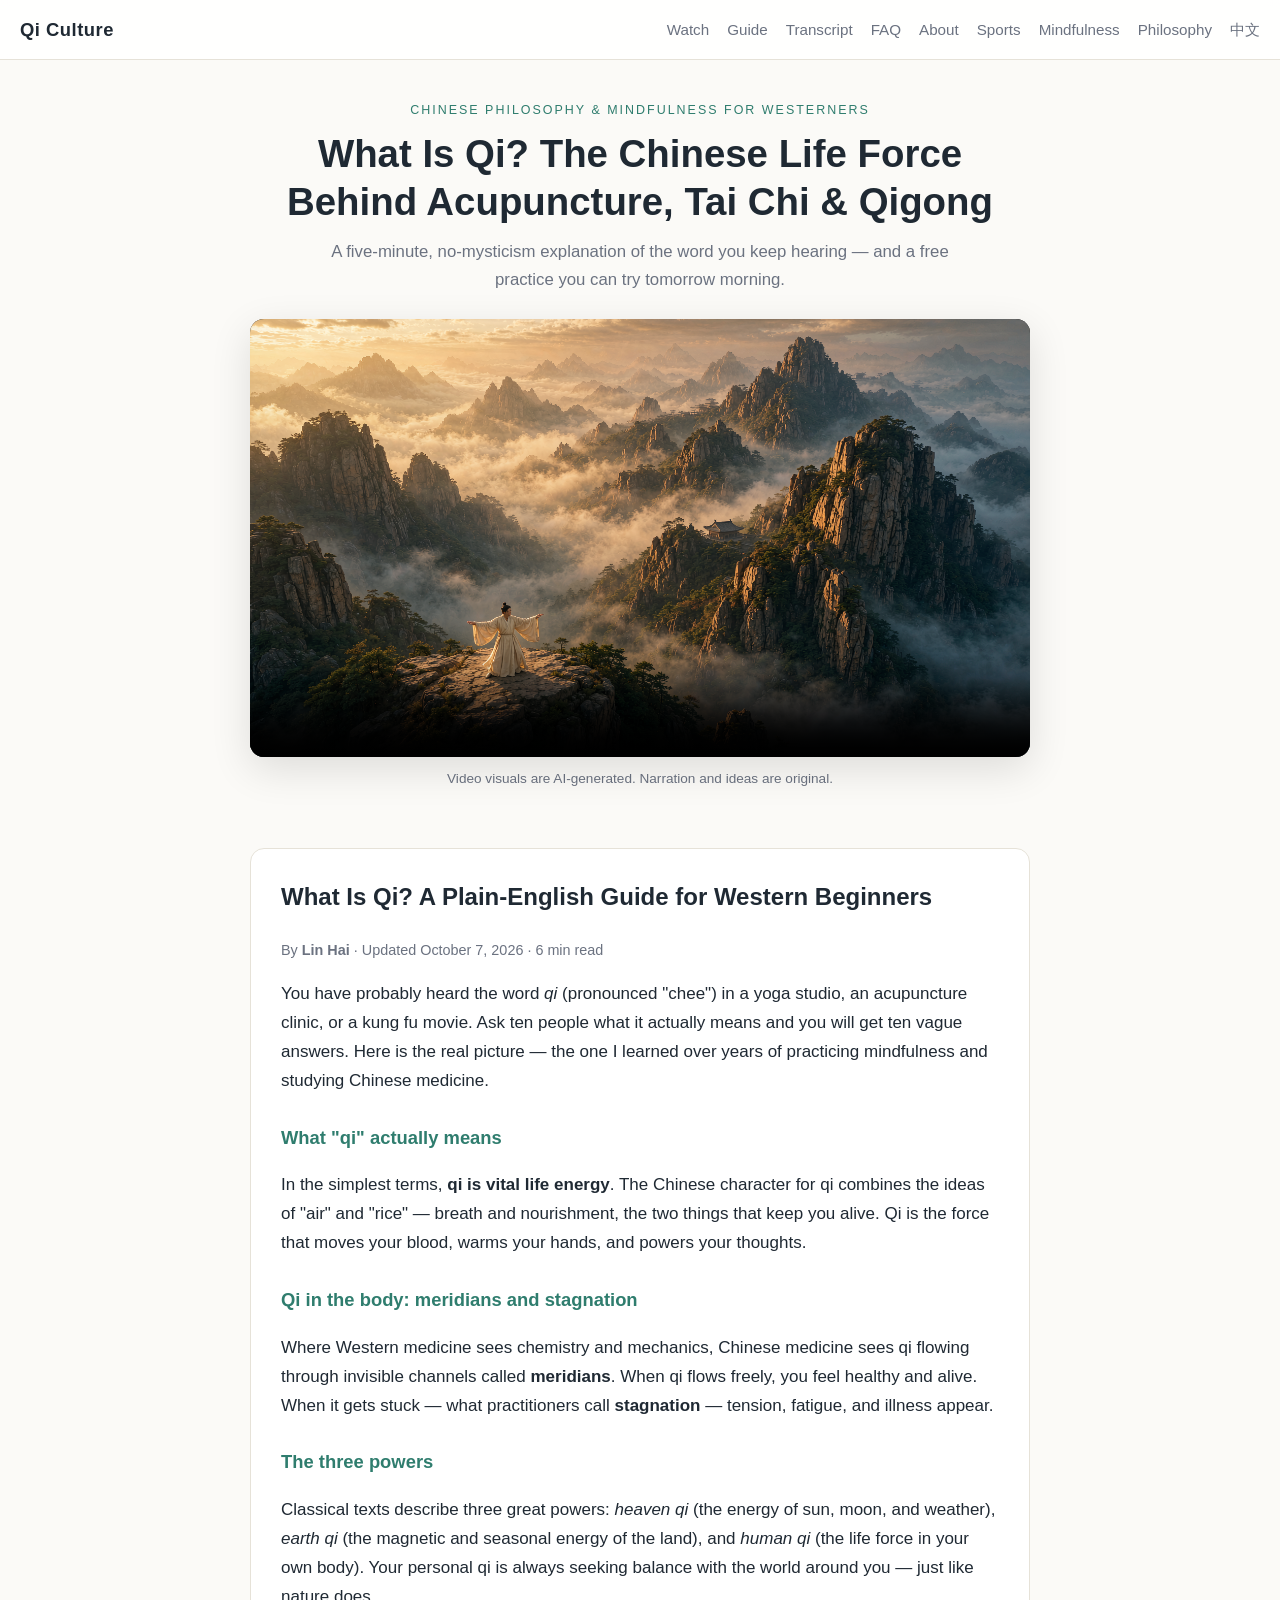
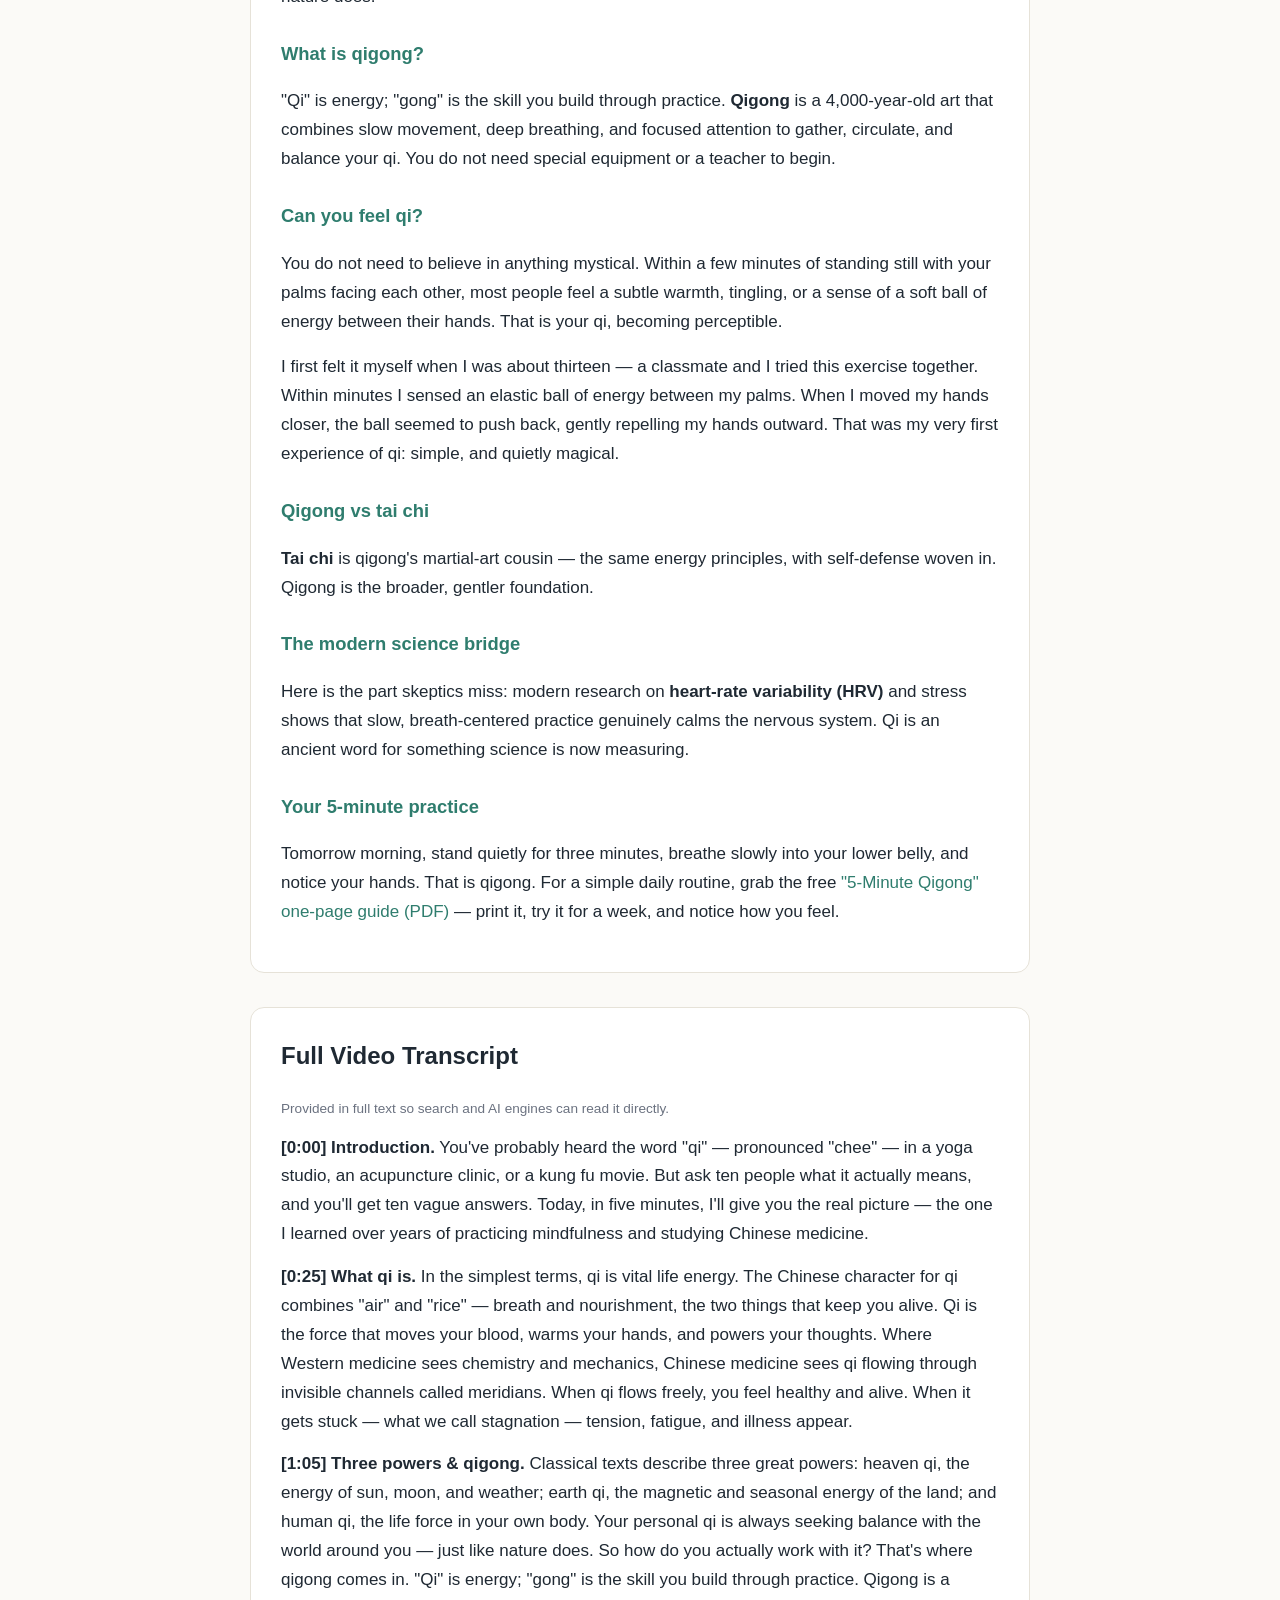
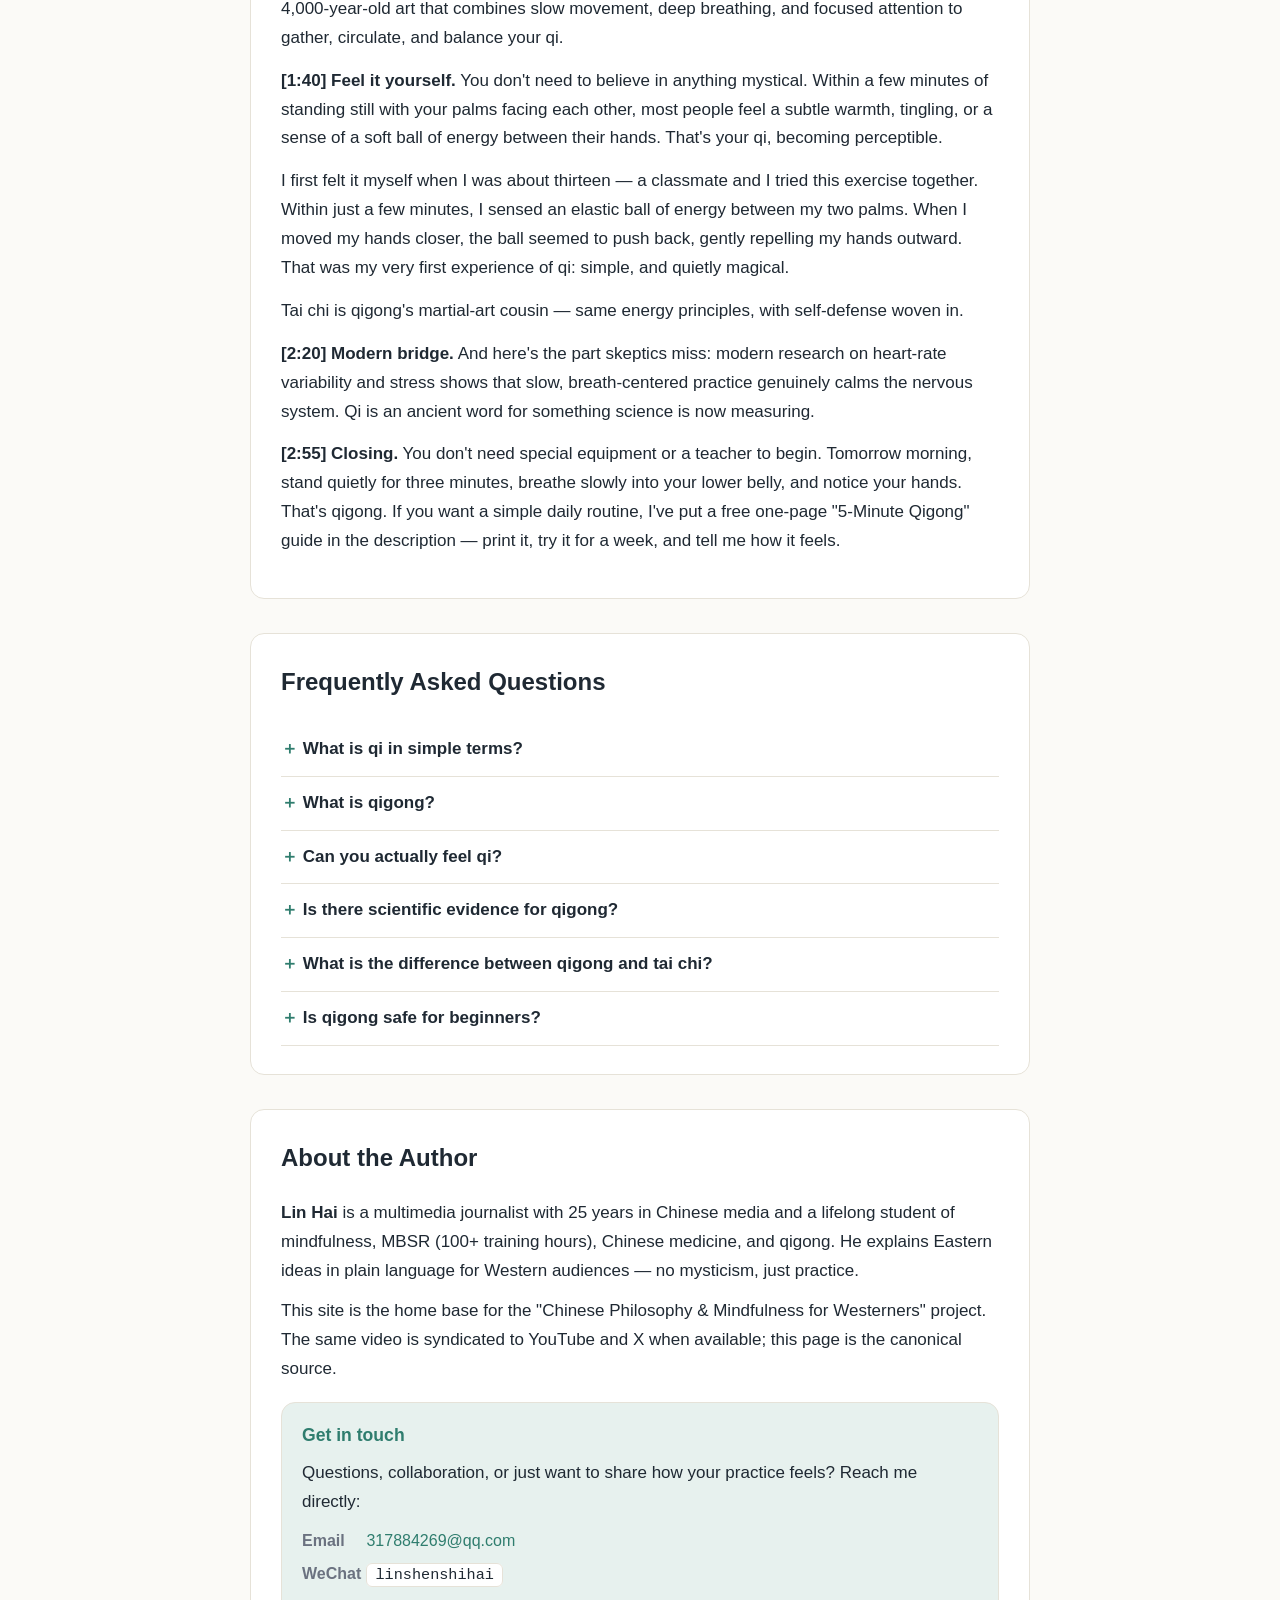
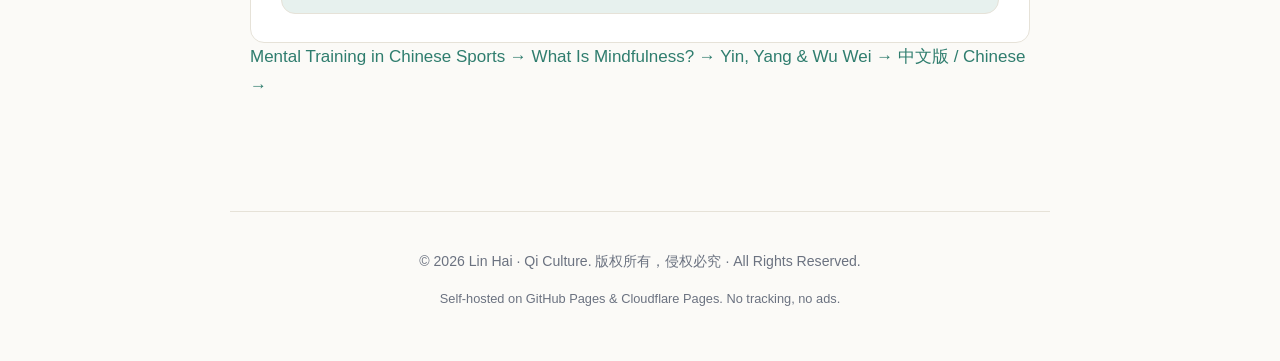
==== commit 0c90a09f: "chore: remove Migration section (defer until NZ landing) — drop page, nav, series links, sitemap ent" ====
--- a/index.html
+++ b/index.html
@@ -153,7 +153,6 @@
       <a href="#about">About</a>
       <a href="/sports.html">Sports</a>
       <a href="/mindfulness.html">Mindfulness</a>
-      <a href="/migration.html">Migration</a>
       <a href="/philosophy.html">Philosophy</a>
       <a href="/zh/">中文</a>
     </nav>
@@ -280,7 +279,6 @@
     <nav class="series" aria-label="Series">
       <a href="/sports.html">Mental Training in Chinese Sports →</a>
       <a href="/mindfulness.html">What Is Mindfulness? →</a>
-      <a href="/migration.html">Moving to New Zealand →</a>
       <a href="/philosophy.html">Yin, Yang &amp; Wu Wei →</a>
       <a href="/zh/">中文版 / Chinese →</a>
     </nav>
